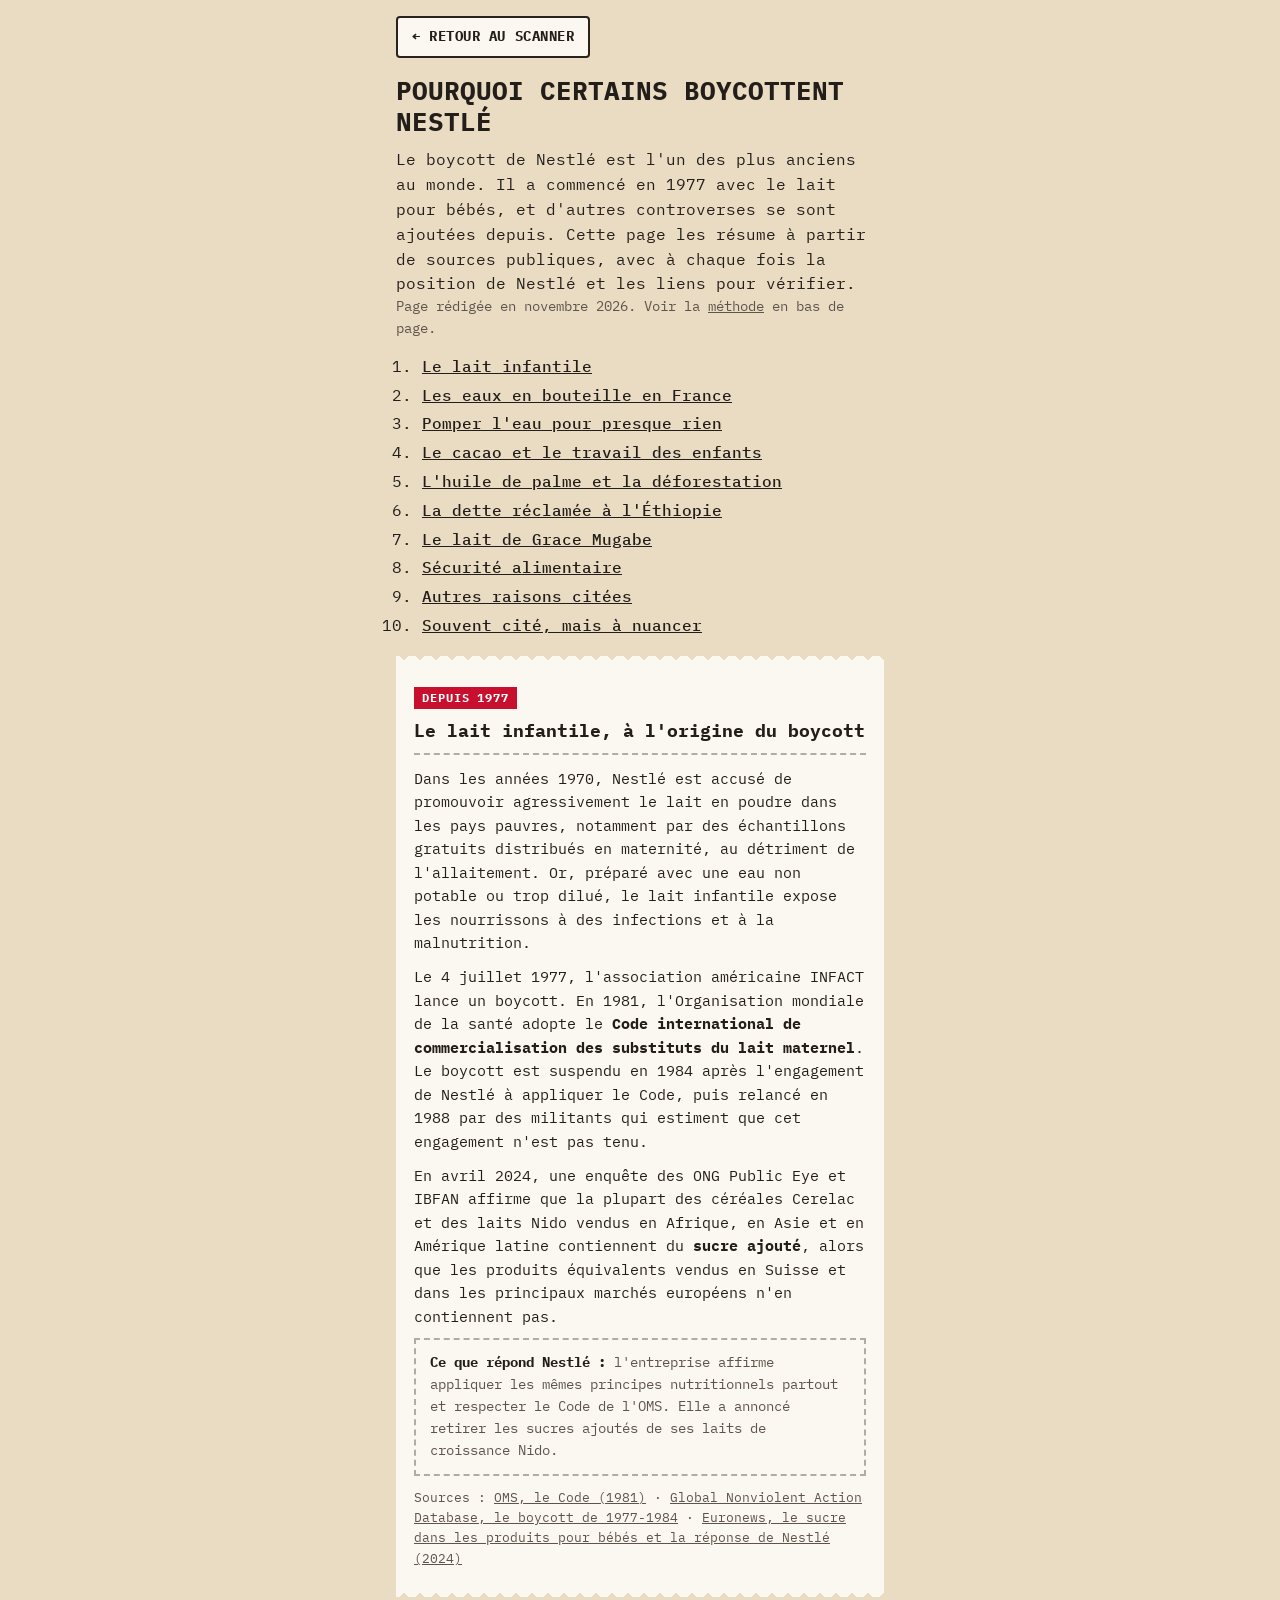
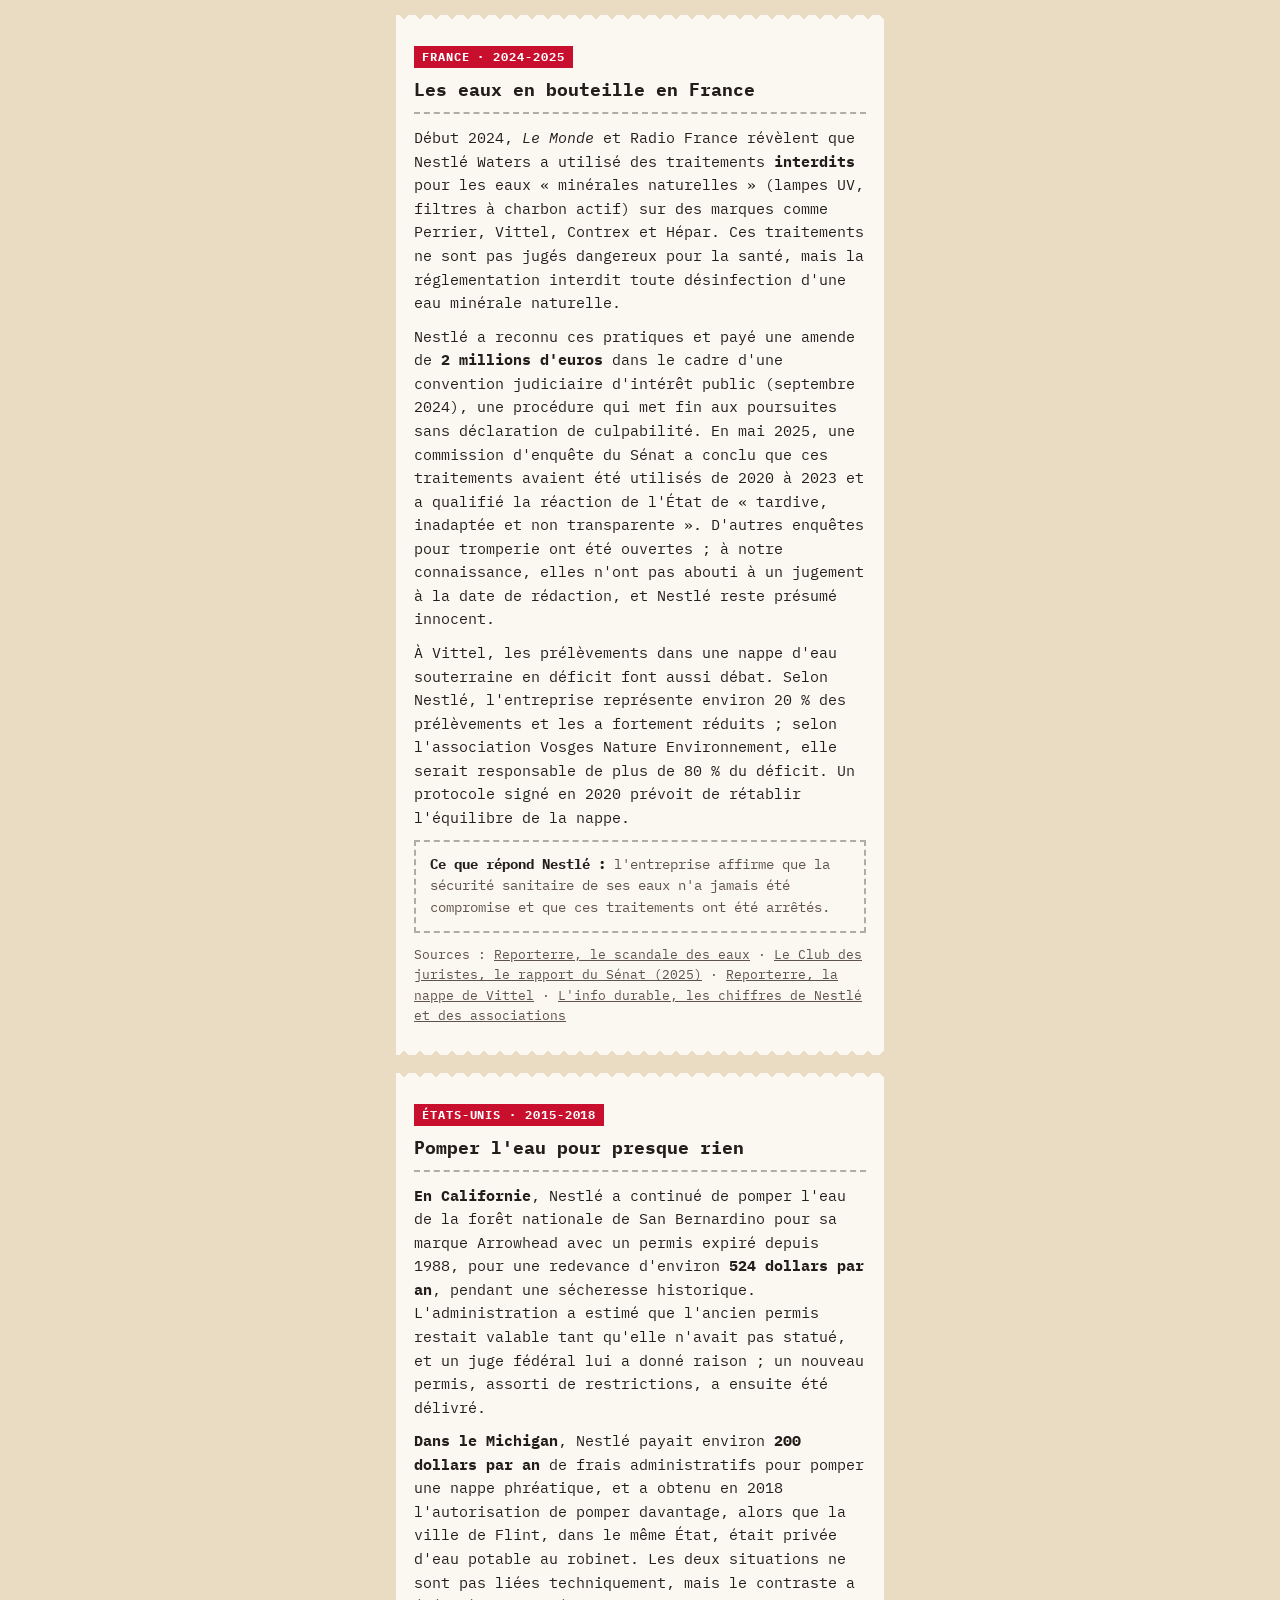
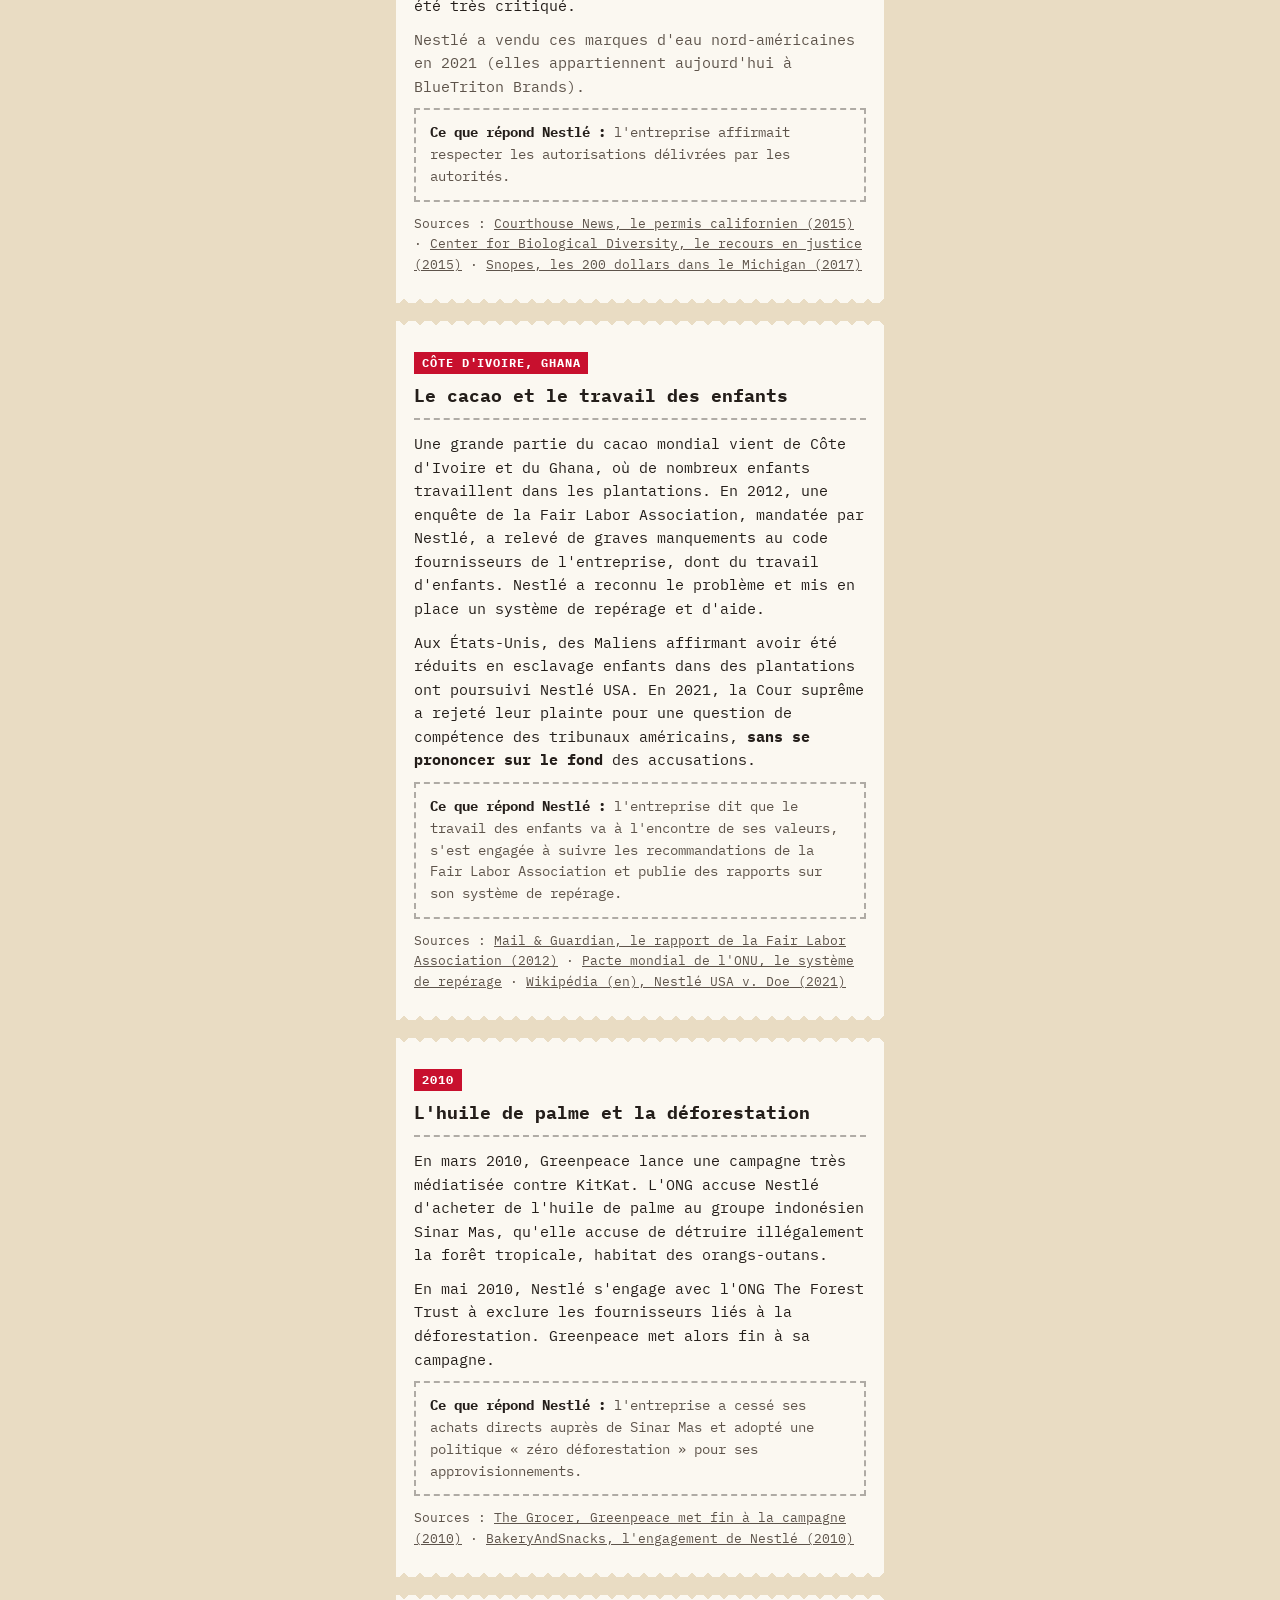
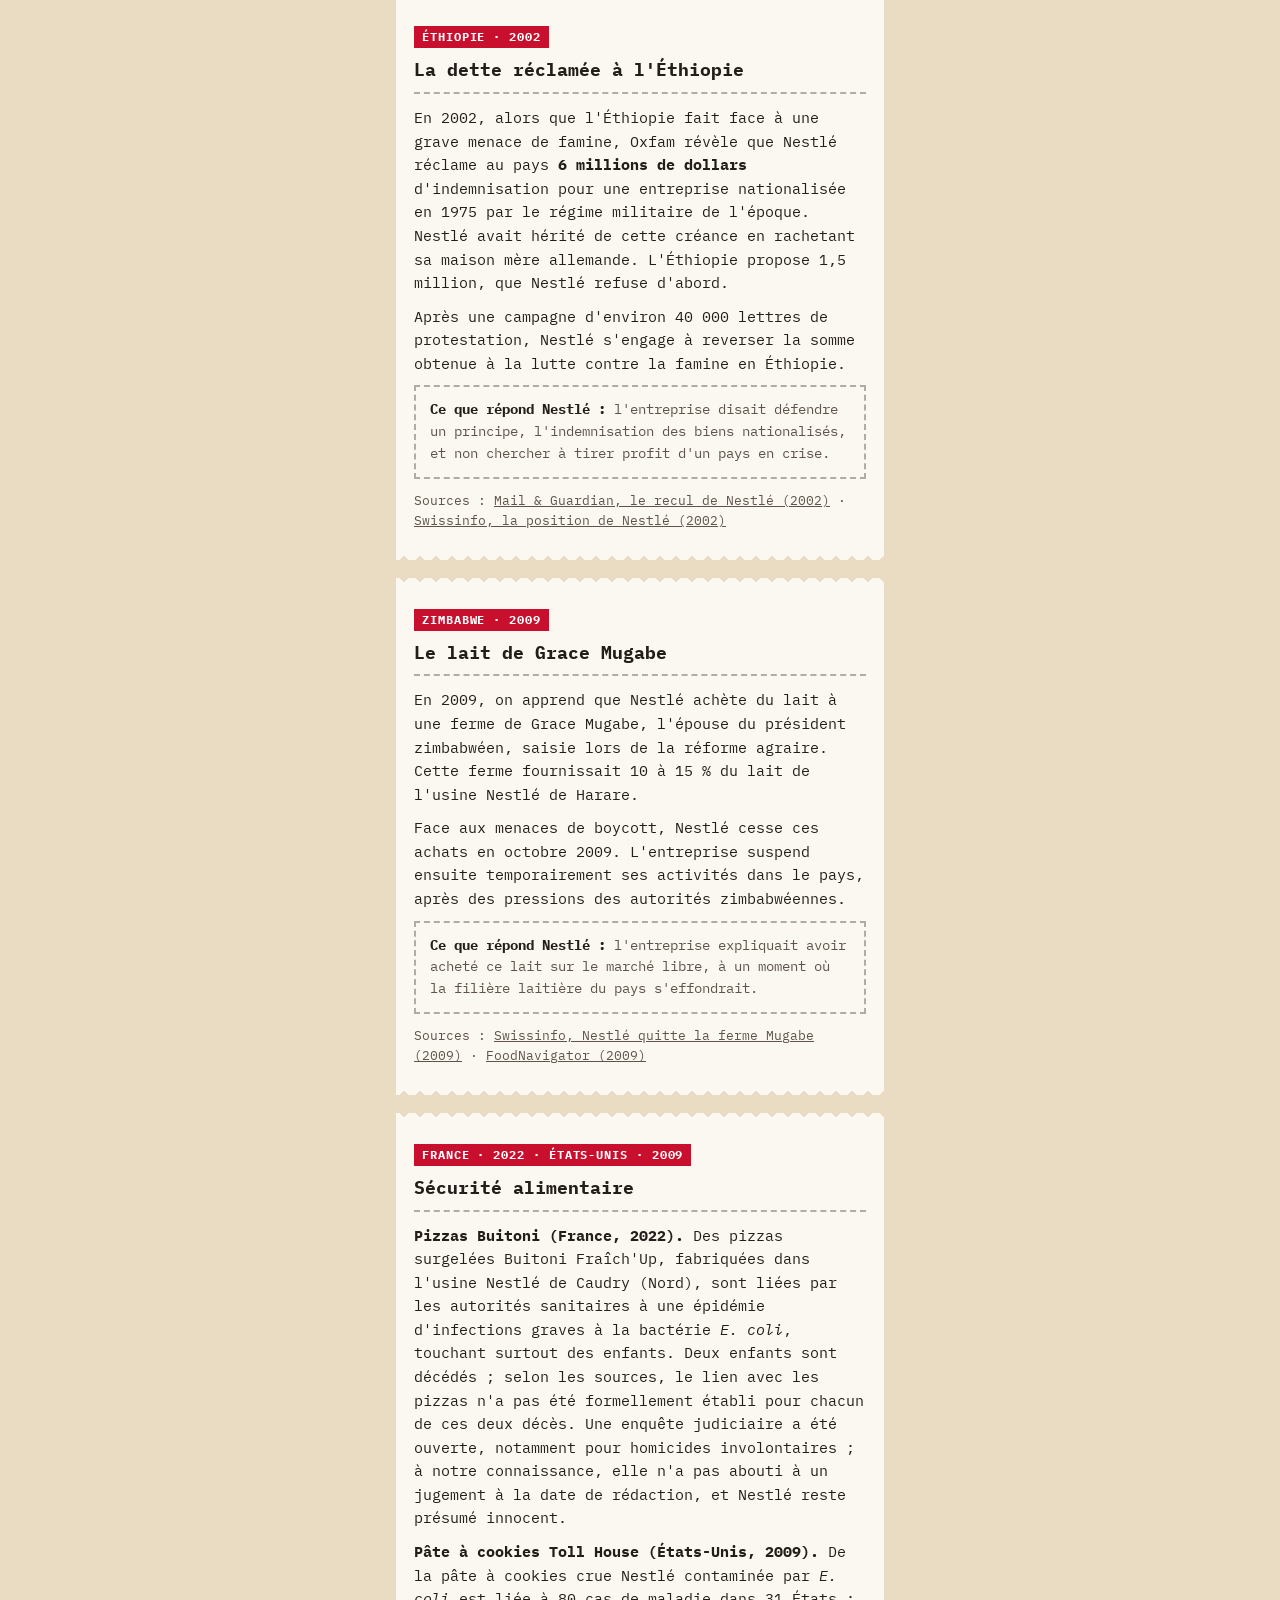
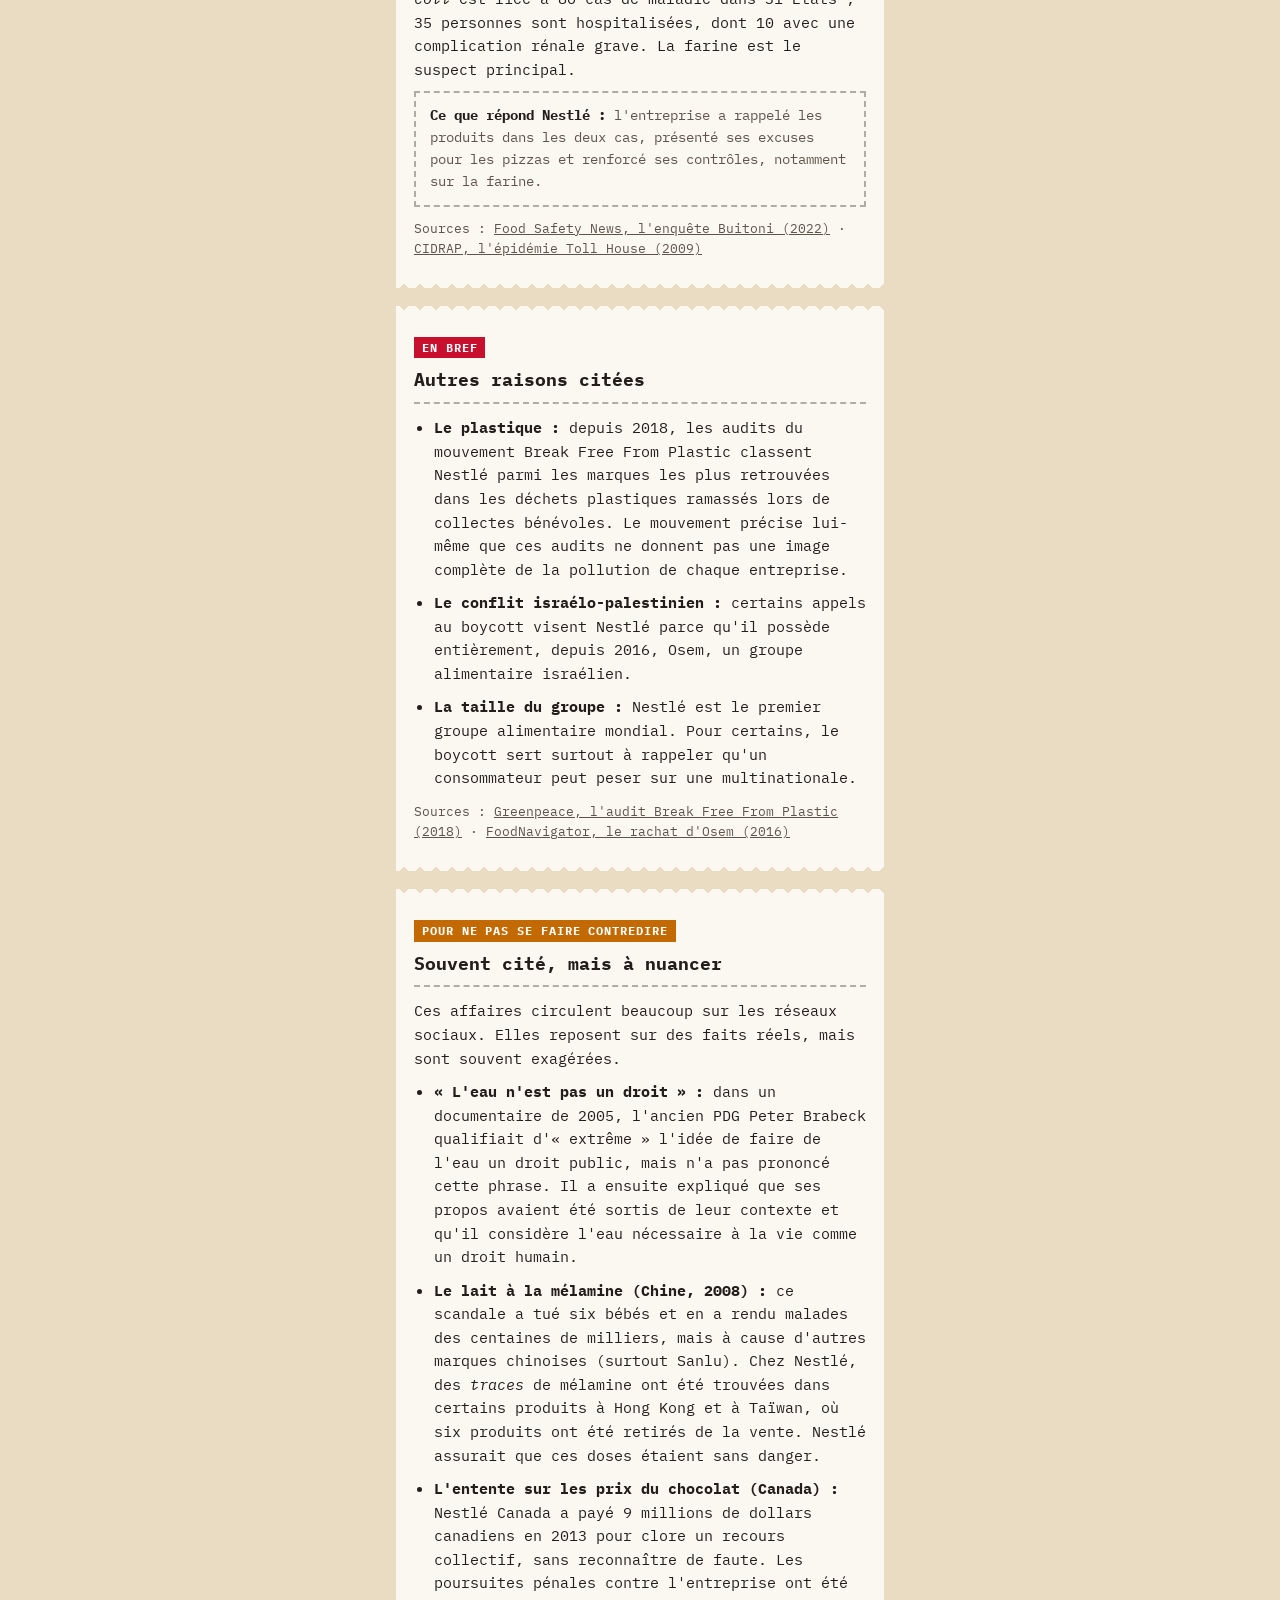
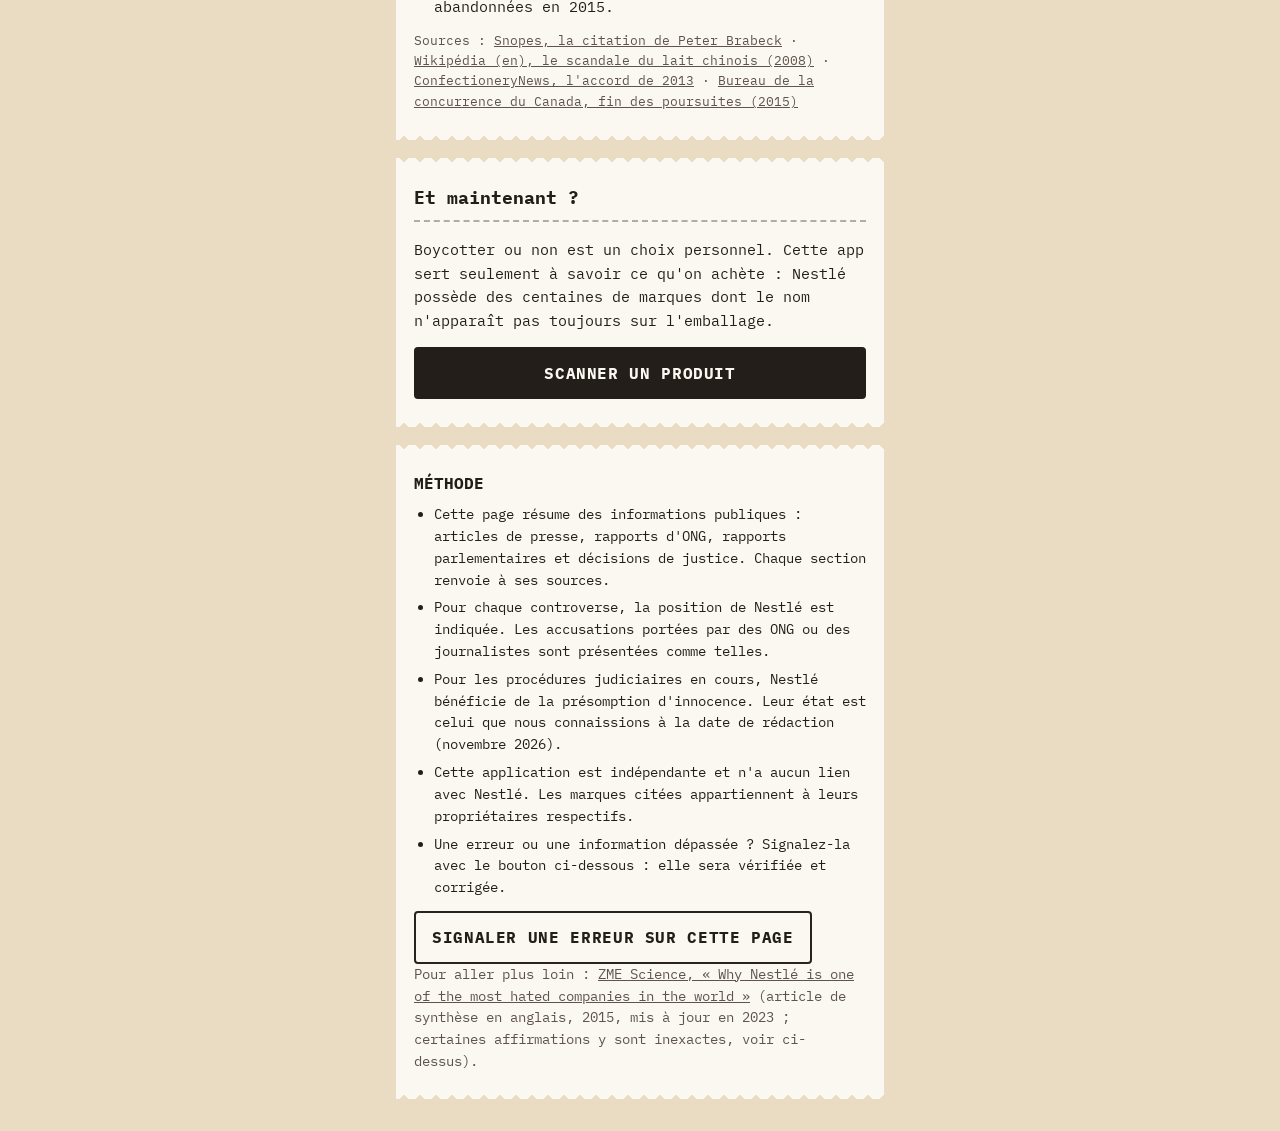
==== pourquoi.html @ 05eb6272 "Add files via upload" ====
<!doctype html>
<html lang="fr">
<head>
  <meta charset="utf-8">
  <meta name="viewport" content="width=device-width, initial-scale=1, viewport-fit=cover">
  <title>Pourquoi certains boycottent Nestlé · Le fameux N</title>
  <meta name="description" content="Les controverses à l'origine du boycott de Nestlé, avec la réponse de l'entreprise et les sources.">
  <meta name="theme-color" content="#e9dcc3" media="(prefers-color-scheme: light)">
  <meta name="theme-color" content="#171411" media="(prefers-color-scheme: dark)">
  <link rel="manifest" href="./manifest.webmanifest">
  <link rel="icon" href="./icons/icon-192.png" type="image/png">
  <link rel="apple-touch-icon" href="./icons/apple-touch-icon.png">
  <meta name="apple-mobile-web-app-capable" content="yes">
  <meta name="apple-mobile-web-app-status-bar-style" content="black-translucent">
  <link rel="preconnect" href="https://fonts.googleapis.com">
  <link rel="preconnect" href="https://fonts.gstatic.com" crossorigin>
  <link rel="stylesheet" href="https://fonts.googleapis.com/css2?family=IBM+Plex+Mono:wght@400;500;700&display=swap">
  <link rel="stylesheet" href="./style.css">
</head>
<body>
  <main class="app page">
    <nav class="back"><a href="./" class="btn btn-ghost btn-small">← Retour au scanner</a></nav>

    <header class="page-head">
      <h1>Pourquoi certains boycottent Nestlé</h1>
      <p class="lead">Le boycott de Nestlé est l'un des plus anciens au monde. Il a commencé en 1977 avec le lait pour bébés, et d'autres controverses se sont ajoutées depuis. Cette page les résume à partir de sources publiques, avec à chaque fois la position de Nestlé et les liens pour vérifier.</p>
      <p class="note">Page rédigée en novembre 2026. Voir la <a href="#methode">méthode</a> en bas de page.</p>
      <ol class="toc">
        <li><a href="#lait">Le lait infantile</a></li>
        <li><a href="#eaux">Les eaux en bouteille en France</a></li>
        <li><a href="#pompage">Pomper l'eau pour presque rien</a></li>
        <li><a href="#cacao">Le cacao et le travail des enfants</a></li>
        <li><a href="#foret">L'huile de palme et la déforestation</a></li>
        <li><a href="#ethiopie">La dette réclamée à l'Éthiopie</a></li>
        <li><a href="#zimbabwe">Le lait de Grace Mugabe</a></li>
        <li><a href="#securite">Sécurité alimentaire</a></li>
        <li><a href="#autres">Autres raisons citées</a></li>
        <li><a href="#nuancer">Souvent cité, mais à nuancer</a></li>
      </ol>
    </header>

    <article id="lait" class="topic">
      <p class="topic-tag">Depuis 1977</p>
      <h2>Le lait infantile, à l'origine du boycott</h2>
      <p>Dans les années 1970, Nestlé est accusé de promouvoir agressivement le lait en poudre dans les pays pauvres, notamment par des échantillons gratuits distribués en maternité, au détriment de l'allaitement. Or, préparé avec une eau non potable ou trop dilué, le lait infantile expose les nourrissons à des infections et à la malnutrition.</p>
      <p>Le 4 juillet 1977, l'association américaine INFACT lance un boycott. En 1981, l'Organisation mondiale de la santé adopte le <strong>Code international de commercialisation des substituts du lait maternel</strong>. Le boycott est suspendu en 1984 après l'engagement de Nestlé à appliquer le Code, puis relancé en 1988 par des militants qui estiment que cet engagement n'est pas tenu.</p>
      <p>En avril 2024, une enquête des ONG Public Eye et IBFAN affirme que la plupart des céréales Cerelac et des laits Nido vendus en Afrique, en Asie et en Amérique latine contiennent du <strong>sucre ajouté</strong>, alors que les produits équivalents vendus en Suisse et dans les principaux marchés européens n'en contiennent pas.</p>
      <div class="reply"><strong>Ce que répond Nestlé :</strong> l'entreprise affirme appliquer les mêmes principes nutritionnels partout et respecter le Code de l'OMS. Elle a annoncé retirer les sucres ajoutés de ses laits de croissance Nido.</div>
      <p class="cite">Sources :
        <a href="https://www.who.int/publications/i/item/9241541601" target="_blank" rel="noopener">OMS, le Code (1981)</a> ·
        <a href="https://nvdatabase.swarthmore.edu/content/international-groups-boycott-nestle-products-end-indiscriminate-advertising-1977-1984" target="_blank" rel="noopener">Global Nonviolent Action Database, le boycott de 1977-1984</a> ·
        <a href="https://www.euronews.com/2024/04/19/what-is-the-sugar-scandal-hitting-nestle-and-what-happens-now" target="_blank" rel="noopener">Euronews, le sucre dans les produits pour bébés et la réponse de Nestlé (2024)</a>
      </p>
    </article>

    <article id="eaux" class="topic">
      <p class="topic-tag">France · 2024-2025</p>
      <h2>Les eaux en bouteille en France</h2>
      <p>Début 2024, <em>Le Monde</em> et Radio France révèlent que Nestlé Waters a utilisé des traitements <strong>interdits</strong> pour les eaux « minérales naturelles » (lampes UV, filtres à charbon actif) sur des marques comme Perrier, Vittel, Contrex et Hépar. Ces traitements ne sont pas jugés dangereux pour la santé, mais la réglementation interdit toute désinfection d'une eau minérale naturelle.</p>
      <p>Nestlé a reconnu ces pratiques et payé une amende de <strong>2 millions d'euros</strong> dans le cadre d'une convention judiciaire d'intérêt public (septembre 2024), une procédure qui met fin aux poursuites sans déclaration de culpabilité. En mai 2025, une commission d'enquête du Sénat a conclu que ces traitements avaient été utilisés de 2020 à 2023 et a qualifié la réaction de l'État de « tardive, inadaptée et non transparente ». D'autres enquêtes pour tromperie ont été ouvertes ; à notre connaissance, elles n'ont pas abouti à un jugement à la date de rédaction, et Nestlé reste présumé innocent.</p>
      <p>À Vittel, les prélèvements dans une nappe d'eau souterraine en déficit font aussi débat. Selon Nestlé, l'entreprise représente environ 20 % des prélèvements et les a fortement réduits ; selon l'association Vosges Nature Environnement, elle serait responsable de plus de 80 % du déficit. Un protocole signé en 2020 prévoit de rétablir l'équilibre de la nappe.</p>
      <div class="reply"><strong>Ce que répond Nestlé :</strong> l'entreprise affirme que la sécurité sanitaire de ses eaux n'a jamais été compromise et que ces traitements ont été arrêtés.</div>
      <p class="cite">Sources :
        <a href="https://reporterre.net/Tout-comprendre-au-scandale-des-eaux-contaminees-de-Nestle" target="_blank" rel="noopener">Reporterre, le scandale des eaux</a> ·
        <a href="https://www.leclubdesjuristes.com/en-bref/scandale-des-eaux-en-bouteille-la-commission-denquete-senatoriale-rend-son-rapport-10711/" target="_blank" rel="noopener">Le Club des juristes, le rapport du Sénat (2025)</a> ·
        <a href="https://reporterre.net/A-Vittel-il-n-y-a-plus-assez-d-eau-pour-la-mettre-en-bouteilles" target="_blank" rel="noopener">Reporterre, la nappe de Vittel</a> ·
        <a href="https://www.linfodurable.fr/bataille-de-leau-vittel-entre-des-habitants-et-nestle-5071" target="_blank" rel="noopener">L'info durable, les chiffres de Nestlé et des associations</a>
      </p>
    </article>

    <article id="pompage" class="topic">
      <p class="topic-tag">États-Unis · 2015-2018</p>
      <h2>Pomper l'eau pour presque rien</h2>
      <p><strong>En Californie</strong>, Nestlé a continué de pomper l'eau de la forêt nationale de San Bernardino pour sa marque Arrowhead avec un permis expiré depuis 1988, pour une redevance d'environ <strong>524 dollars par an</strong>, pendant une sécheresse historique. L'administration a estimé que l'ancien permis restait valable tant qu'elle n'avait pas statué, et un juge fédéral lui a donné raison ; un nouveau permis, assorti de restrictions, a ensuite été délivré.</p>
      <p><strong>Dans le Michigan</strong>, Nestlé payait environ <strong>200 dollars par an</strong> de frais administratifs pour pomper une nappe phréatique, et a obtenu en 2018 l'autorisation de pomper davantage, alors que la ville de Flint, dans le même État, était privée d'eau potable au robinet. Les deux situations ne sont pas liées techniquement, mais le contraste a été très critiqué.</p>
      <p class="note">Nestlé a vendu ces marques d'eau nord-américaines en 2021 (elles appartiennent aujourd'hui à BlueTriton Brands).</p>
      <div class="reply"><strong>Ce que répond Nestlé :</strong> l'entreprise affirmait respecter les autorisations délivrées par les autorités.</div>
      <p class="cite">Sources :
        <a href="https://www.courthousenews.com/outrage-over-usa-subsidizing-nestles-water/" target="_blank" rel="noopener">Courthouse News, le permis californien (2015)</a> ·
        <a href="https://biologicaldiversity.org/news/press_releases/2015/nestle-11-30-2015.html" target="_blank" rel="noopener">Center for Biological Diversity, le recours en justice (2015)</a> ·
        <a href="https://www.snopes.com/michigan-is-about-to-sell-100-million-gallons-of-groundwater-to-nestle-for-200/" target="_blank" rel="noopener">Snopes, les 200 dollars dans le Michigan (2017)</a>
      </p>
    </article>

    <article id="cacao" class="topic">
      <p class="topic-tag">Côte d'Ivoire, Ghana</p>
      <h2>Le cacao et le travail des enfants</h2>
      <p>Une grande partie du cacao mondial vient de Côte d'Ivoire et du Ghana, où de nombreux enfants travaillent dans les plantations. En 2012, une enquête de la Fair Labor Association, mandatée par Nestlé, a relevé de graves manquements au code fournisseurs de l'entreprise, dont du travail d'enfants. Nestlé a reconnu le problème et mis en place un système de repérage et d'aide.</p>
      <p>Aux États-Unis, des Maliens affirmant avoir été réduits en esclavage enfants dans des plantations ont poursuivi Nestlé USA. En 2021, la Cour suprême a rejeté leur plainte pour une question de compétence des tribunaux américains, <strong>sans se prononcer sur le fond</strong> des accusations.</p>
      <div class="reply"><strong>Ce que répond Nestlé :</strong> l'entreprise dit que le travail des enfants va à l'encontre de ses valeurs, s'est engagée à suivre les recommandations de la Fair Labor Association et publie des rapports sur son système de repérage.</div>
      <p class="cite">Sources :
        <a href="https://mg.co.za/article/2012-07-02-nestle-promises-to-intensify-fight-against-child-labour" target="_blank" rel="noopener">Mail &amp; Guardian, le rapport de la Fair Labor Association (2012)</a> ·
        <a href="https://bhr-navigator.unglobalcompact.org/case_studies/remediating-child-labour-in-cocoa-supply-chains/" target="_blank" rel="noopener">Pacte mondial de l'ONU, le système de repérage</a> ·
        <a href="https://en.wikipedia.org/wiki/Nestl%C3%A9_USA,_Inc._v._Doe" target="_blank" rel="noopener">Wikipédia (en), Nestlé USA v. Doe (2021)</a>
      </p>
    </article>

    <article id="foret" class="topic">
      <p class="topic-tag">2010</p>
      <h2>L'huile de palme et la déforestation</h2>
      <p>En mars 2010, Greenpeace lance une campagne très médiatisée contre KitKat. L'ONG accuse Nestlé d'acheter de l'huile de palme au groupe indonésien Sinar Mas, qu'elle accuse de détruire illégalement la forêt tropicale, habitat des orangs-outans.</p>
      <p>En mai 2010, Nestlé s'engage avec l'ONG The Forest Trust à exclure les fournisseurs liés à la déforestation. Greenpeace met alors fin à sa campagne.</p>
      <div class="reply"><strong>Ce que répond Nestlé :</strong> l'entreprise a cessé ses achats directs auprès de Sinar Mas et adopté une politique « zéro déforestation » pour ses approvisionnements.</div>
      <p class="cite">Sources :
        <a href="https://www.thegrocer.co.uk/suppliers/greenpeace-calls-off-its-attack-on-nestle/209592.article" target="_blank" rel="noopener">The Grocer, Greenpeace met fin à la campagne (2010)</a> ·
        <a href="https://www.bakeryandsnacks.com/Article/2010/05/17/Nestle-makes-fresh-commitment-on-sustainable-palm-oil/" target="_blank" rel="noopener">BakeryAndSnacks, l'engagement de Nestlé (2010)</a>
      </p>
    </article>

    <article id="ethiopie" class="topic">
      <p class="topic-tag">Éthiopie · 2002</p>
      <h2>La dette réclamée à l'Éthiopie</h2>
      <p>En 2002, alors que l'Éthiopie fait face à une grave menace de famine, Oxfam révèle que Nestlé réclame au pays <strong>6 millions de dollars</strong> d'indemnisation pour une entreprise nationalisée en 1975 par le régime militaire de l'époque. Nestlé avait hérité de cette créance en rachetant sa maison mère allemande. L'Éthiopie propose 1,5 million, que Nestlé refuse d'abord.</p>
      <p>Après une campagne d'environ 40 000 lettres de protestation, Nestlé s'engage à reverser la somme obtenue à la lutte contre la famine en Éthiopie.</p>
      <div class="reply"><strong>Ce que répond Nestlé :</strong> l'entreprise disait défendre un principe, l'indemnisation des biens nationalisés, et non chercher à tirer profit d'un pays en crise.</div>
      <p class="cite">Sources :
        <a href="https://mg.co.za/news/south-africa/2002-12-20-retreat-by-nestle-on-ethiopia-s-6m-debt/" target="_blank" rel="noopener">Mail &amp; Guardian, le recul de Nestlé (2002)</a> ·
        <a href="https://www.swissinfo.ch/eng/banking-fintech/nestl%C3%A9-holds-firm-on-ethiopia-claim/3084088" target="_blank" rel="noopener">Swissinfo, la position de Nestlé (2002)</a>
      </p>
    </article>

    <article id="zimbabwe" class="topic">
      <p class="topic-tag">Zimbabwe · 2009</p>
      <h2>Le lait de Grace Mugabe</h2>
      <p>En 2009, on apprend que Nestlé achète du lait à une ferme de Grace Mugabe, l'épouse du président zimbabwéen, saisie lors de la réforme agraire. Cette ferme fournissait 10 à 15 % du lait de l'usine Nestlé de Harare.</p>
      <p>Face aux menaces de boycott, Nestlé cesse ces achats en octobre 2009. L'entreprise suspend ensuite temporairement ses activités dans le pays, après des pressions des autorités zimbabwéennes.</p>
      <div class="reply"><strong>Ce que répond Nestlé :</strong> l'entreprise expliquait avoir acheté ce lait sur le marché libre, à un moment où la filière laitière du pays s'effondrait.</div>
      <p class="cite">Sources :
        <a href="https://www.swissinfo.ch/eng/business/nestl%C3%A9-quits-mugabe-farm-amid-boycott-threat/67658" target="_blank" rel="noopener">Swissinfo, Nestlé quitte la ferme Mugabe (2009)</a> ·
        <a href="https://www.foodnavigator.com/Article/2009/10/02/Nestle-stops-sourcing-milk-from-Mugabe-farm/" target="_blank" rel="noopener">FoodNavigator (2009)</a>
      </p>
    </article>

    <article id="securite" class="topic">
      <p class="topic-tag">France · 2022 · États-Unis · 2009</p>
      <h2>Sécurité alimentaire</h2>
      <p><strong>Pizzas Buitoni (France, 2022).</strong> Des pizzas surgelées Buitoni Fraîch'Up, fabriquées dans l'usine Nestlé de Caudry (Nord), sont liées par les autorités sanitaires à une épidémie d'infections graves à la bactérie <em>E. coli</em>, touchant surtout des enfants. Deux enfants sont décédés ; selon les sources, le lien avec les pizzas n'a pas été formellement établi pour chacun de ces deux décès. Une enquête judiciaire a été ouverte, notamment pour homicides involontaires ; à notre connaissance, elle n'a pas abouti à un jugement à la date de rédaction, et Nestlé reste présumé innocent.</p>
      <p><strong>Pâte à cookies Toll House (États-Unis, 2009).</strong> De la pâte à cookies crue Nestlé contaminée par <em>E. coli</em> est liée à 80 cas de maladie dans 31 États ; 35 personnes sont hospitalisées, dont 10 avec une complication rénale grave. La farine est le suspect principal.</p>
      <div class="reply"><strong>Ce que répond Nestlé :</strong> l'entreprise a rappelé les produits dans les deux cas, présenté ses excuses pour les pizzas et renforcé ses contrôles, notamment sur la farine.</div>
      <p class="cite">Sources :
        <a href="https://www.foodsafetynews.com/2022/05/prosecutors-open-criminal-inquiry-into-french-e-coli-outbreak-linked-to-nestle-pizza" target="_blank" rel="noopener">Food Safety News, l'enquête Buitoni (2022)</a> ·
        <a href="https://www.cidrap.umn.edu/foodborne-disease/cases-cookie-dough-e-coli-outbreak-grow-70" target="_blank" rel="noopener">CIDRAP, l'épidémie Toll House (2009)</a>
      </p>
    </article>

    <article id="autres" class="topic">
      <p class="topic-tag">En bref</p>
      <h2>Autres raisons citées</h2>
      <ul>
        <li><strong>Le plastique :</strong> depuis 2018, les audits du mouvement Break Free From Plastic classent Nestlé parmi les marques les plus retrouvées dans les déchets plastiques ramassés lors de collectes bénévoles. Le mouvement précise lui-même que ces audits ne donnent pas une image complète de la pollution de chaque entreprise.</li>
        <li><strong>Le conflit israélo-palestinien :</strong> certains appels au boycott visent Nestlé parce qu'il possède entièrement, depuis 2016, Osem, un groupe alimentaire israélien.</li>
        <li><strong>La taille du groupe :</strong> Nestlé est le premier groupe alimentaire mondial. Pour certains, le boycott sert surtout à rappeler qu'un consommateur peut peser sur une multinationale.</li>
      </ul>
      <p class="cite">Sources :
        <a href="https://www.greenpeace.org/southeastasia/press/584/coca-cola-pepsico-and-nestle-found-to-be-worst-plastic-polluters-worldwide-in-global-cleanups-and-brand-audits/" target="_blank" rel="noopener">Greenpeace, l'audit Break Free From Plastic (2018)</a> ·
        <a href="https://www.foodnavigator.com/Article/2016/02/04/Nestle-buys-out-Israeli-food-manufacturer-Osem-for-752m" target="_blank" rel="noopener">FoodNavigator, le rachat d'Osem (2016)</a>
      </p>
    </article>

    <article id="nuancer" class="topic topic-check">
      <p class="topic-tag">Pour ne pas se faire contredire</p>
      <h2>Souvent cité, mais à nuancer</h2>
      <p>Ces affaires circulent beaucoup sur les réseaux sociaux. Elles reposent sur des faits réels, mais sont souvent exagérées.</p>
      <ul>
        <li><strong>« L'eau n'est pas un droit » :</strong> dans un documentaire de 2005, l'ancien PDG Peter Brabeck qualifiait d'« extrême » l'idée de faire de l'eau un droit public, mais n'a pas prononcé cette phrase. Il a ensuite expliqué que ses propos avaient été sortis de leur contexte et qu'il considère l'eau nécessaire à la vie comme un droit humain.</li>
        <li><strong>Le lait à la mélamine (Chine, 2008) :</strong> ce scandale a tué six bébés et en a rendu malades des centaines de milliers, mais à cause d'autres marques chinoises (surtout Sanlu). Chez Nestlé, des <em>traces</em> de mélamine ont été trouvées dans certains produits à Hong Kong et à Taïwan, où six produits ont été retirés de la vente. Nestlé assurait que ces doses étaient sans danger.</li>
        <li><strong>L'entente sur les prix du chocolat (Canada) :</strong> Nestlé Canada a payé 9 millions de dollars canadiens en 2013 pour clore un recours collectif, sans reconnaître de faute. Les poursuites pénales contre l'entreprise ont été abandonnées en 2015.</li>
      </ul>
      <p class="cite">Sources :
        <a href="https://www.snopes.com/fact-check/Nestle-ceo-water-not-human-right" target="_blank" rel="noopener">Snopes, la citation de Peter Brabeck</a> ·
        <a href="https://en.wikipedia.org/wiki/Timeline_of_the_2008_Chinese_milk_scandal" target="_blank" rel="noopener">Wikipédia (en), le scandale du lait chinois (2008)</a> ·
        <a href="https://www.confectionerynews.com/Article/2013/09/19/Nestle-Mars-pay-price-fixing-class-action-in-Canada/" target="_blank" rel="noopener">ConfectioneryNews, l'accord de 2013</a> ·
        <a href="https://www.bureaudelaconcurrence.gc.ca/eic/site/cb-bc.nsf/eng/04003.html" target="_blank" rel="noopener">Bureau de la concurrence du Canada, fin des poursuites (2015)</a>
      </p>
    </article>

    <section class="topic topic-plain">
      <h2>Et maintenant&nbsp;?</h2>
      <p>Boycotter ou non est un choix personnel. Cette app sert seulement à savoir ce qu'on achète : Nestlé possède des centaines de marques dont le nom n'apparaît pas toujours sur l'emballage.</p>
      <a href="./" class="btn btn-primary">Scanner un produit</a>
    </section>

    <section id="methode" class="sources">
      <h2>Méthode</h2>
      <ul>
        <li>Cette page résume des informations publiques : articles de presse, rapports d'ONG, rapports parlementaires et décisions de justice. Chaque section renvoie à ses sources.</li>
        <li>Pour chaque controverse, la position de Nestlé est indiquée. Les accusations portées par des ONG ou des journalistes sont présentées comme telles.</li>
        <li>Pour les procédures judiciaires en cours, Nestlé bénéficie de la présomption d'innocence. Leur état est celui que nous connaissions à la date de rédaction (novembre 2026).</li>
        <li>Cette application est indépendante et n'a aucun lien avec Nestlé. Les marques citées appartiennent à leurs propriétaires respectifs.</li>
        <li>Une erreur ou une information dépassée ? Signalez-la avec le bouton ci-dessous : elle sera vérifiée et corrigée.</li>
      </ul>
      <a id="report-link" class="btn btn-ghost" href="#" target="_blank" rel="noopener">Signaler une erreur sur cette page</a>
      <p class="note">Pour aller plus loin : <a href="https://www.zmescience.com/feature-post/culture/culture-society/nestle-company-pollution-children/" target="_blank" rel="noopener">ZME Science, « Why Nestlé is one of the most hated companies in the world »</a> (article de synthèse en anglais, 2015, mis à jour en 2023 ; certaines affirmations y sont inexactes, voir ci-dessus).</p>
    </section>
  </main>
  <script src="./config.js"></script>
  <script>
    document.getElementById("report-link").href = window.lienSignalement(
      "Erreur sur la page « Pourquoi certains boycottent Nestlé »",
      "**Section concernée** :\n\n**Ce qui est faux ou dépassé** :\n\n**Source qui le prouve (lien)** :\n"
    );
  </script>
</body>
</html>
---- style.css ----
/* Direction artistique « ticket de caisse » : papier kraft, tickets imprimés, police monospace lisible */
:root {
  --bg: #e9dcc3;           /* kraft */
  --paper: #fbf8f1;        /* ticket */
  --ink: #241e1a;
  --muted: #5e544b;
  --line: #2a221d;
  --dash: rgba(36, 30, 26, .35);
  --accent: #241e1a;
  --accent-ink: #fbf8f1;
  --red: #c8102e;
  --green: #2e7d4f;
  --grey: #6f665e;
  --orange: #c26a00;
  --hl: #2fd18b;           /* surligneur vert des alternatives */
  --hl-ink: #0b3d27;
  --radius: 4px;
  --font: "IBM Plex Mono", ui-monospace, "SFMono-Regular", Menlo, Consolas, monospace;
  color-scheme: light dark;
}

@media (prefers-color-scheme: dark) {
  :root {
    --bg: #171411;
    --paper: #26211c;
    --ink: #f3ebdc;
    --muted: #b8ab9a;
    --line: #f3ebdc;
    --dash: rgba(243, 235, 220, .3);
    --accent: #f3ebdc;
    --accent-ink: #171411;
    --red: #e0384f;
    --green: #3fa76a;
    --grey: #8a8076;
    --orange: #e08a1e;
  }
}

* { box-sizing: border-box; }

html { -webkit-text-size-adjust: 100%; }

body {
  margin: 0;
  background: var(--bg);
  color: var(--ink);
  font: 16px/1.55 var(--font);
  min-height: 100dvh;
}

.app {
  max-width: 520px;
  margin: 0 auto;
  padding: calc(env(safe-area-inset-top) + 20px) 16px calc(env(safe-area-inset-bottom) + 32px);
  display: flex;
  flex-direction: column;
  gap: 18px;
}

a { color: inherit; }

/* Bord dentelé d'un ticket déchiré, en haut et en bas */
.ticket, .verdict, .brands, .topic, .scanner, .foot, .sources {
  position: relative;
  background: var(--paper);
  margin: 8px 0;
}
.ticket::before, .ticket::after,
.verdict::before, .verdict::after,
.brands::before, .brands::after,
.topic::before, .topic::after,
.scanner::before, .scanner::after,
.foot::before, .foot::after,
.sources::before, .sources::after {
  content: "";
  position: absolute;
  left: 0;
  right: 0;
  height: 8px;
  background:
    linear-gradient(135deg, var(--paper) 50%, transparent 50%) 0 0 / 16px 8px repeat-x,
    linear-gradient(225deg, var(--paper) 50%, transparent 50%) 0 0 / 16px 8px repeat-x;
}
.ticket::before, .verdict::before, .brands::before, .topic::before, .scanner::before, .foot::before, .sources::before { top: -8px; transform: scaleY(-1); }
.ticket::after, .verdict::after, .brands::after, .topic::after, .scanner::after, .foot::after, .sources::after { bottom: -8px; }

/* En-tête */
.top { text-align: center; padding-top: 4px; }
.logo {
  margin: 0;
  font-size: 1.35rem;
  font-weight: 700;
  letter-spacing: .12em;
  text-transform: uppercase;
  display: inline-flex;
  align-items: center;
  gap: 12px;
}
.logo::before, .logo::after { content: "—"; font-weight: 400; color: var(--muted); }
.logo-n {
  display: inline-grid;
  place-items: center;
  width: 34px;
  height: 34px;
  background: var(--accent);
  color: var(--accent-ink);
  font-size: 1.3rem;
  line-height: 1;
}
.tagline { margin: 6px 0 0; color: var(--muted); font-size: .95rem; }

/* Boutons */
.btn {
  appearance: none;
  border: 2px solid var(--line);
  border-radius: var(--radius);
  background: transparent;
  color: var(--ink);
  font: inherit;
  font-weight: 700;
  text-transform: uppercase;
  letter-spacing: .04em;
  cursor: pointer;
  display: inline-flex;
  align-items: center;
  justify-content: center;
  gap: 10px;
  padding: 12px 16px;
  min-height: 52px;
  text-decoration: none;
  -webkit-tap-highlight-color: transparent;
  transition: transform .08s ease, opacity .15s;
}
.btn:active { transform: scale(.97); }
.btn svg { width: 22px; height: 22px; fill: none; stroke: currentColor; stroke-width: 2; stroke-linecap: round; stroke-linejoin: round; flex: none; }
.btn-primary { background: var(--accent); color: var(--accent-ink); border-color: var(--accent); }
.btn-ghost { background: var(--paper); }
.btn-small { min-height: 42px; padding: 8px 14px; font-size: .85rem; }

.actions { display: grid; gap: 10px; }
.actions .btn-primary { min-height: 68px; font-size: 1.05rem; }

/* Scanner */
.scanner { padding: 14px; display: grid; gap: 10px; justify-items: center; }
.scanner[hidden] { display: none; }
#reader { width: 100%; overflow: hidden; background: #000; min-height: 220px; }
#reader video { width: 100% !important; display: block; object-fit: cover; }
.scanner-hint { margin: 0; color: var(--muted); font-size: .9rem; }

/* Recherche */
.search { display: grid; gap: 8px; }
.search-label { font-weight: 500; font-size: .9rem; color: var(--muted); }
.search-row { display: flex; gap: 8px; }
.search input {
  flex: 1;
  min-width: 0;
  font: inherit;
  font-size: 1rem;
  padding: 12px 14px;
  border-radius: var(--radius);
  border: 2px solid var(--line);
  background: var(--paper);
  color: var(--ink);
}
.search input::placeholder { color: var(--muted); opacity: .8; }
.search input:focus { outline: 3px solid var(--hl); outline-offset: 1px; }
.btn-go { width: 56px; padding: 0; flex: none; }

/* Résultat : un ticket imprimé */
.result:empty { display: none; }
.verdict { animation: print .35s ease-out; }
@keyframes print { from { transform: translateY(-14px); opacity: 0; } to { transform: none; opacity: 1; } }

.verdict-head {
  margin: 16px 16px 0;
  padding: 20px 14px 18px;
  text-align: center;
  color: #fff;
  border: 3px double rgba(255, 255, 255, .55);
  outline: 3px solid var(--paper);
  outline-offset: -6px;
}
.verdict--nestle .verdict-head { background: var(--red); }
.verdict--clean .verdict-head { background: var(--green); }
.verdict--maybe .verdict-head { background: var(--orange); }
.verdict--unknown .verdict-head { background: var(--grey); }
.verdict--loading .verdict-head { background: transparent; color: var(--ink); border: 2px dashed var(--dash); outline: 0; }

.verdict-icon {
  width: 56px;
  height: 56px;
  margin: 0 auto 6px;
  display: block;
  fill: none;
  stroke: currentColor;
  stroke-width: 2.4;
  stroke-linecap: round;
  stroke-linejoin: round;
}
.verdict-title { margin: 0; font-size: 1.75rem; font-weight: 700; line-height: 1.15; text-transform: uppercase; letter-spacing: .02em; }
.verdict-sub { margin: 8px 0 0; font-size: .95rem; }

.verdict-body { padding: 16px 16px 20px; display: grid; gap: 14px; }
/* Code-barres décoratif en pied de ticket */
.verdict-body::after {
  content: "";
  display: block;
  height: 34px;
  margin-top: 4px;
  opacity: .8;
  background: repeating-linear-gradient(90deg,
    var(--ink) 0 2px, transparent 2px 4px, var(--ink) 4px 5px, transparent 5px 8px,
    var(--ink) 8px 11px, transparent 11px 13px, var(--ink) 13px 14px, transparent 14px 17px);
}

.product { display: flex; gap: 14px; align-items: center; padding-bottom: 14px; border-bottom: 2px dashed var(--dash); }
.product img { width: 64px; height: 64px; object-fit: contain; background: #fff; flex: none; }
.product-name { margin: 0; font-weight: 700; font-size: 1.05rem; }
.product-brand { margin: 2px 0 0; color: var(--muted); font-size: .9rem; }
.match { margin: 0; font-size: .95rem; }
.match strong { font-size: 1.05rem; }
.note { margin: 0; font-size: .88rem; color: var(--muted); }

/* Alternatives surlignées en vert */
.alts { display: grid; gap: 10px; padding-top: 14px; border-top: 2px dashed var(--dash); counter-reset: alt; }
.alts-title { margin: 0; font-weight: 700; font-size: .9rem; text-transform: uppercase; letter-spacing: .06em; }
.alts-list { list-style: none; margin: 0; padding: 0; display: grid; gap: 8px; }
.alts-list li {
  counter-increment: alt;
  display: flex;
  align-items: center;
  gap: 10px;
  justify-self: start;
  padding: 8px 14px 8px 8px;
  border-radius: 999px;
  background: var(--hl);
  color: var(--hl-ink);
  font-weight: 700;
  font-size: 1rem;
  line-height: 1.3;
}
.alts-list li::before {
  content: counter(alt, decimal-leading-zero);
  flex: none;
  display: grid;
  place-items: center;
  width: 28px;
  height: 28px;
  border-radius: 50%;
  background: var(--hl-ink);
  color: var(--hl);
  font-size: .8rem;
}

.verdict-links { display: flex; flex-wrap: wrap; gap: 8px; }
.verdict-links a, .verdict-links button {
  font: inherit;
  font-size: .85rem;
  font-weight: 500;
  color: var(--ink);
  background: transparent;
  border: 2px solid var(--line);
  border-radius: var(--radius);
  padding: 7px 12px;
  text-decoration: none;
  cursor: pointer;
}
.suggest { display: flex; flex-wrap: wrap; gap: 6px; }

.spinner {
  width: 36px; height: 36px; margin: 0 auto 10px;
  border: 4px solid currentColor; border-right-color: transparent; border-radius: 50%;
  animation: spin .8s linear infinite;
}
@keyframes spin { to { transform: rotate(360deg); } }

/* Liste des marques */
.brands { padding: 6px 16px; }
.brands summary { cursor: pointer; font-weight: 700; padding: 12px 0; }
.brands[open] { padding-bottom: 18px; }
#brand-filter {
  width: 100%;
  font: inherit;
  padding: 10px 12px;
  border-radius: var(--radius);
  border: 2px solid var(--line);
  background: var(--paper);
  color: var(--ink);
  margin-bottom: 8px;
}
.brand-group h3 { font-size: .8rem; text-transform: uppercase; letter-spacing: .08em; color: var(--muted); margin: 16px 0 6px; padding-bottom: 4px; border-bottom: 2px dashed var(--dash); }
.chips { display: flex; flex-wrap: wrap; gap: 6px; }
.chip {
  font: inherit;
  font-size: .88rem;
  border: 1.5px solid var(--dash);
  background: transparent;
  color: var(--ink);
  border-radius: var(--radius);
  padding: 5px 10px;
  cursor: pointer;
}
.suggest .chip { background: var(--hl); color: var(--hl-ink); border-color: transparent; font-weight: 700; border-radius: 999px; }
.chip[data-note]::after { content: " *"; color: var(--red); }

/* Lien vers la page « Pourquoi » */
.why-link {
  display: flex;
  align-items: center;
  gap: 12px;
  padding: 14px 16px;
  border: 2px solid var(--line);
  border-radius: var(--radius);
  background: var(--paper);
  color: var(--ink);
  text-decoration: none;
  font-weight: 700;
}
.why-link span { flex: 1; }
.why-link small { display: block; font-weight: 400; color: var(--muted); font-size: .85rem; }
.why-link::after { content: "→"; font-size: 1.3rem; }

/* Page « Pourquoi certains boycottent Nestlé » */
.back { margin-top: -4px; }
.page-head h1 { margin: 0 0 10px; font-size: 1.6rem; font-weight: 700; line-height: 1.2; text-transform: uppercase; }
.lead { margin: 0; font-size: 1rem; }
.toc { margin: 14px 0 0; padding-left: 26px; display: grid; gap: 4px; }
.toc a { color: var(--ink); font-weight: 500; }
.page-head .note a { color: inherit; }

.topic { padding: 20px 18px; scroll-margin-top: 16px; }
.topic-plain { display: grid; gap: 4px; }
.topic h2 { margin: 0 0 12px; font-size: 1.15rem; line-height: 1.3; padding-bottom: 10px; border-bottom: 2px dashed var(--dash); }
.topic p, .topic li { margin: 0 0 10px; font-size: .95rem; }
.topic ul { padding-left: 20px; margin: 0; }
.topic-tag {
  display: inline-block;
  margin: 0 0 10px !important;
  padding: 2px 8px;
  font-size: .72rem !important;
  font-weight: 700;
  text-transform: uppercase;
  letter-spacing: .08em;
  color: #fff;
  background: var(--red);
}
.topic-check .topic-tag { background: var(--orange); }
.reply {
  margin-top: 4px;
  padding: 12px 14px;
  border: 2px dashed var(--dash);
  font-size: .88rem;
  color: var(--muted);
}
.reply strong { color: var(--ink); }
.topic .cite { margin: 12px 0 0; font-size: .8rem; color: var(--muted); line-height: 1.6; }
.topic .cite a { color: var(--muted); }

.sources { padding: 18px; }
.sources h2 { font-size: 1rem; text-transform: uppercase; margin: 0 0 8px; }
.sources ul { padding-left: 20px; margin: 0 0 12px; display: grid; gap: 6px; font-size: .88rem; }

.foot { color: var(--muted); font-size: .8rem; text-align: center; padding: 14px 16px; }
.foot p { margin: 4px 0; }

/* Fond de l'accueil : codes-barres percés d'un N, couleur d'encre selon le thème */
.decor {
  position: fixed;
  inset: 0;
  z-index: -1;
  pointer-events: none;
  background: var(--ink);
  opacity: .1;
  -webkit-mask: url("motif-codes.svg") center top / 2400px 2400px no-repeat;
  mask: url("motif-codes.svg") center top / 2400px 2400px no-repeat;
}

/* Mur de flammes (résultat Nestlé) : image fixe du bas de l'écran jusqu'au milieu, derrière le contenu */
.app { position: relative; z-index: 1; }
.flames {
  position: fixed;
  left: 0;
  right: 0;
  bottom: 0;
  height: 50vh;
  pointer-events: none;
  z-index: 0;
  background: url("flammes.svg") repeat-x left bottom / auto 100%;
  opacity: 0;
  visibility: hidden;
  transition: opacity .3s ease, visibility 0s .3s;
}
.flames--on { opacity: 1; visibility: visible; transition: opacity .3s ease; }

/* Confettis (résultat « pas Nestlé ») */
.confetti { position: fixed; inset: 0; width: 100%; height: 100%; pointer-events: none; z-index: 50; }
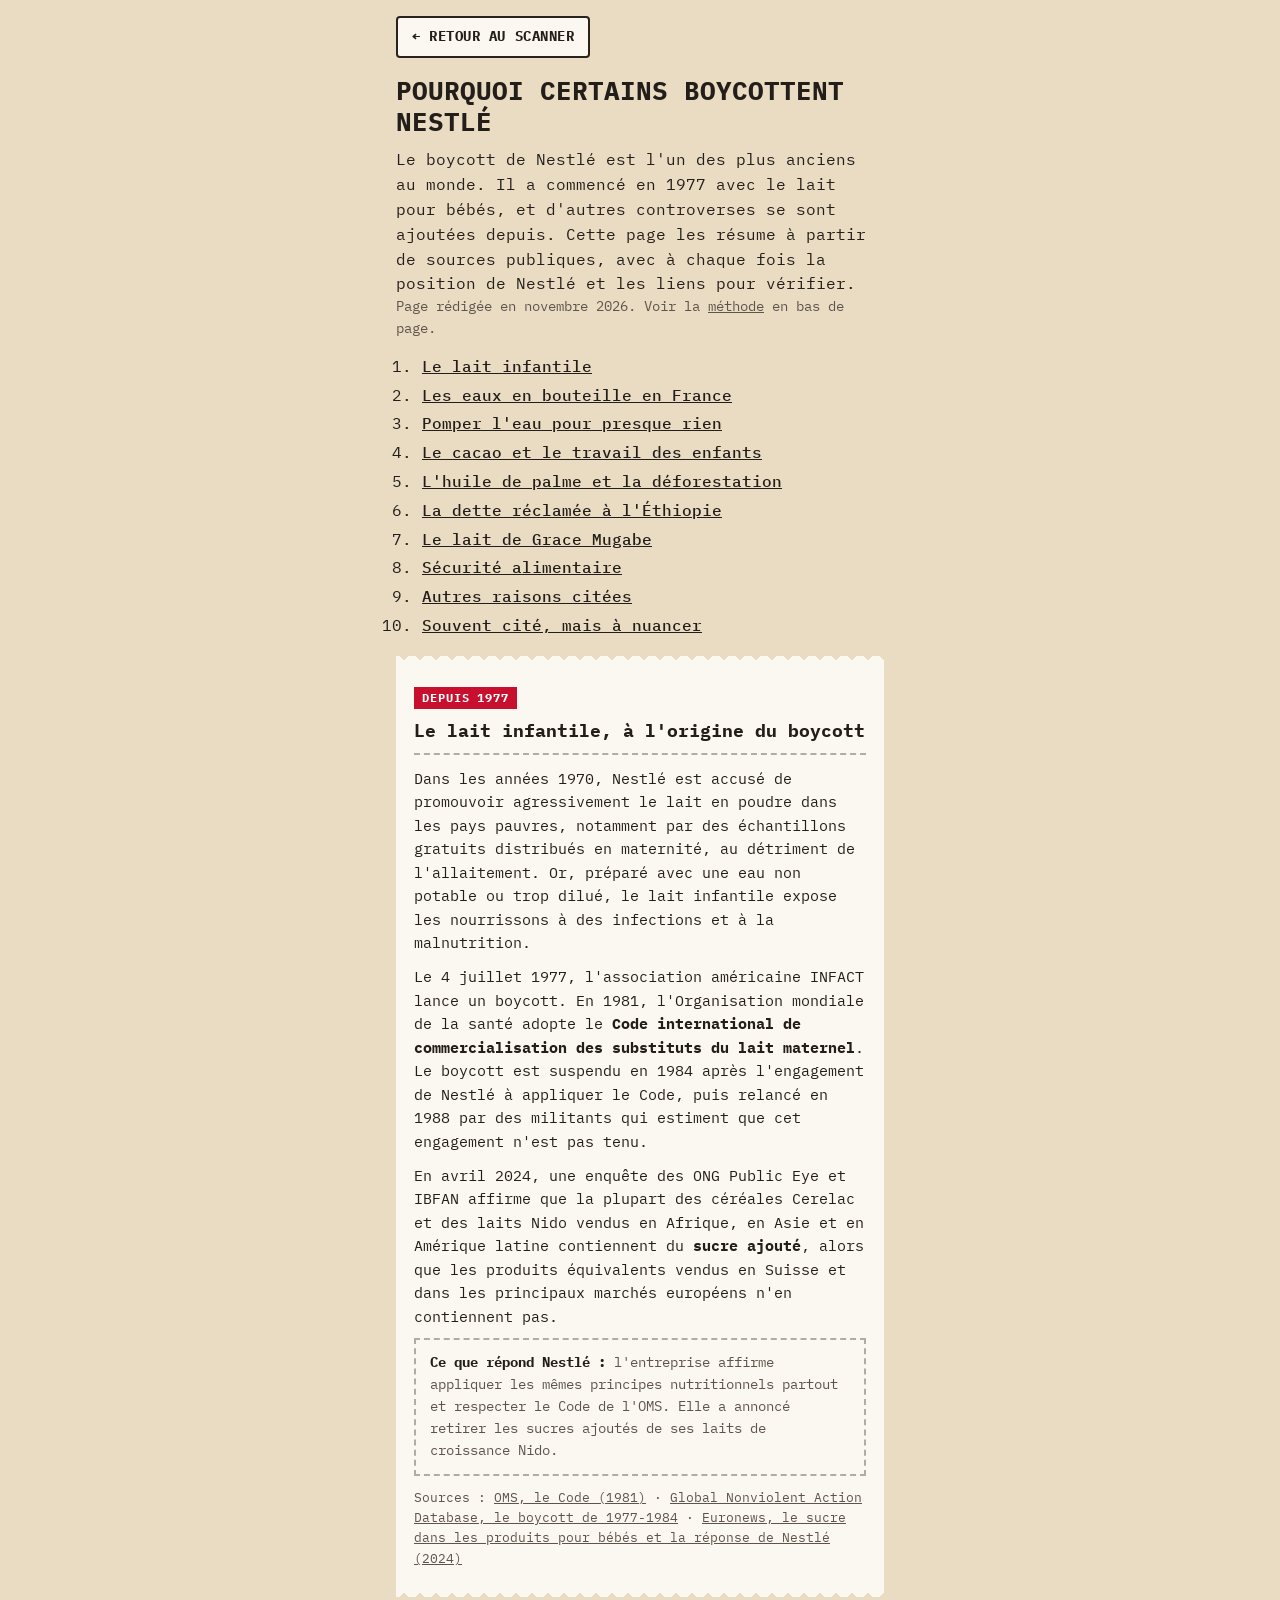
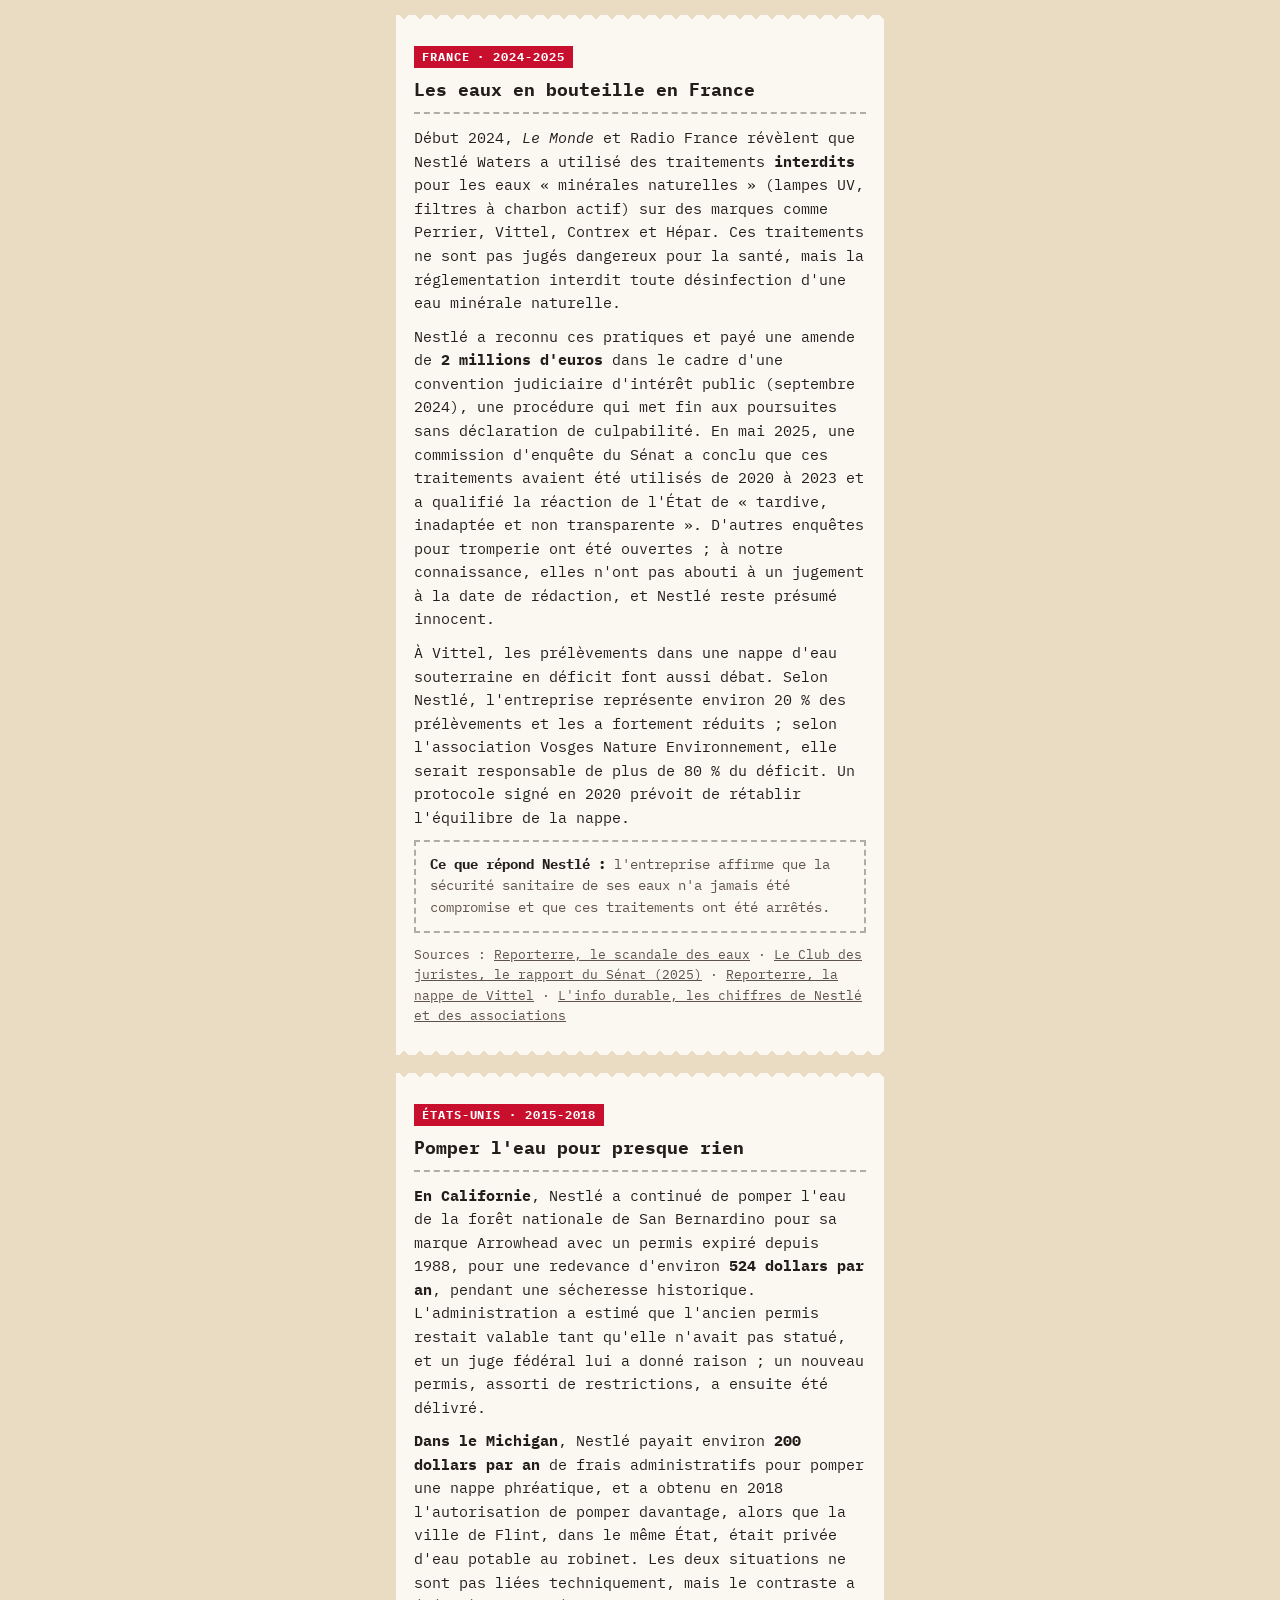
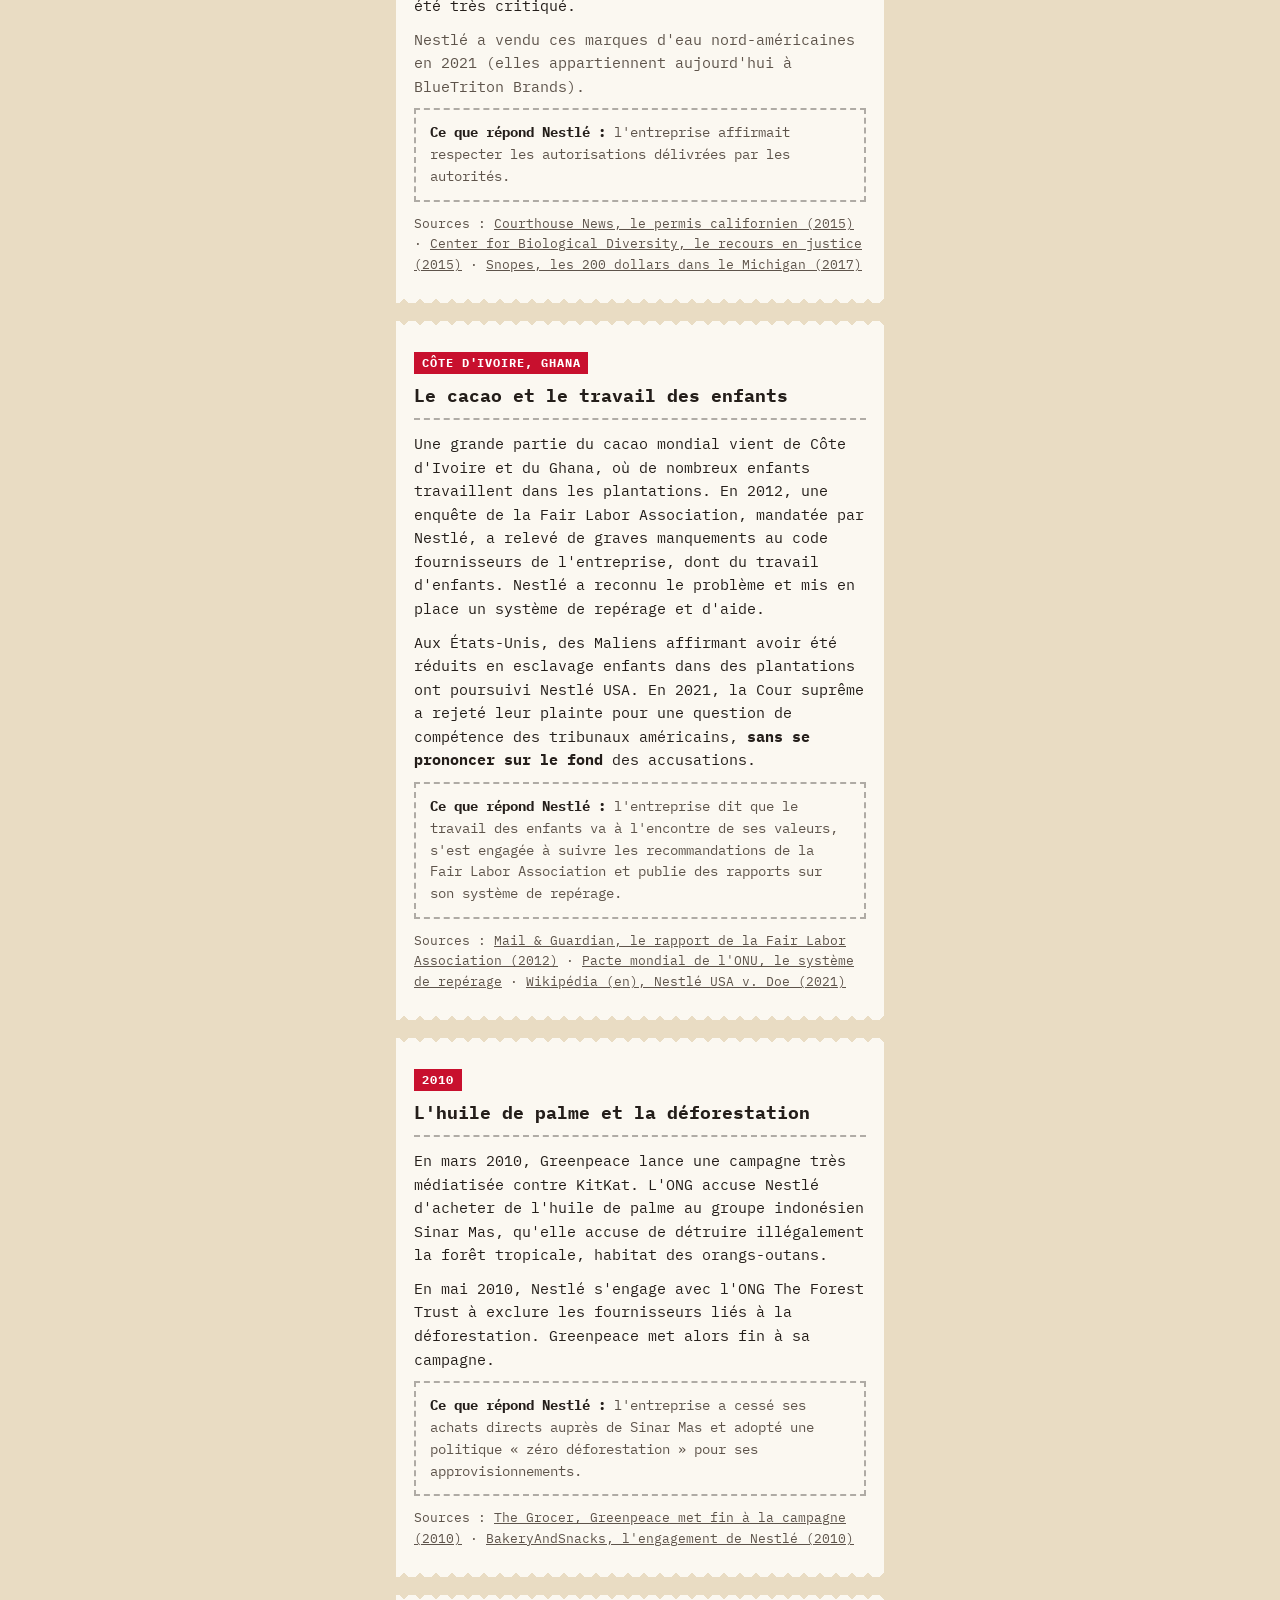
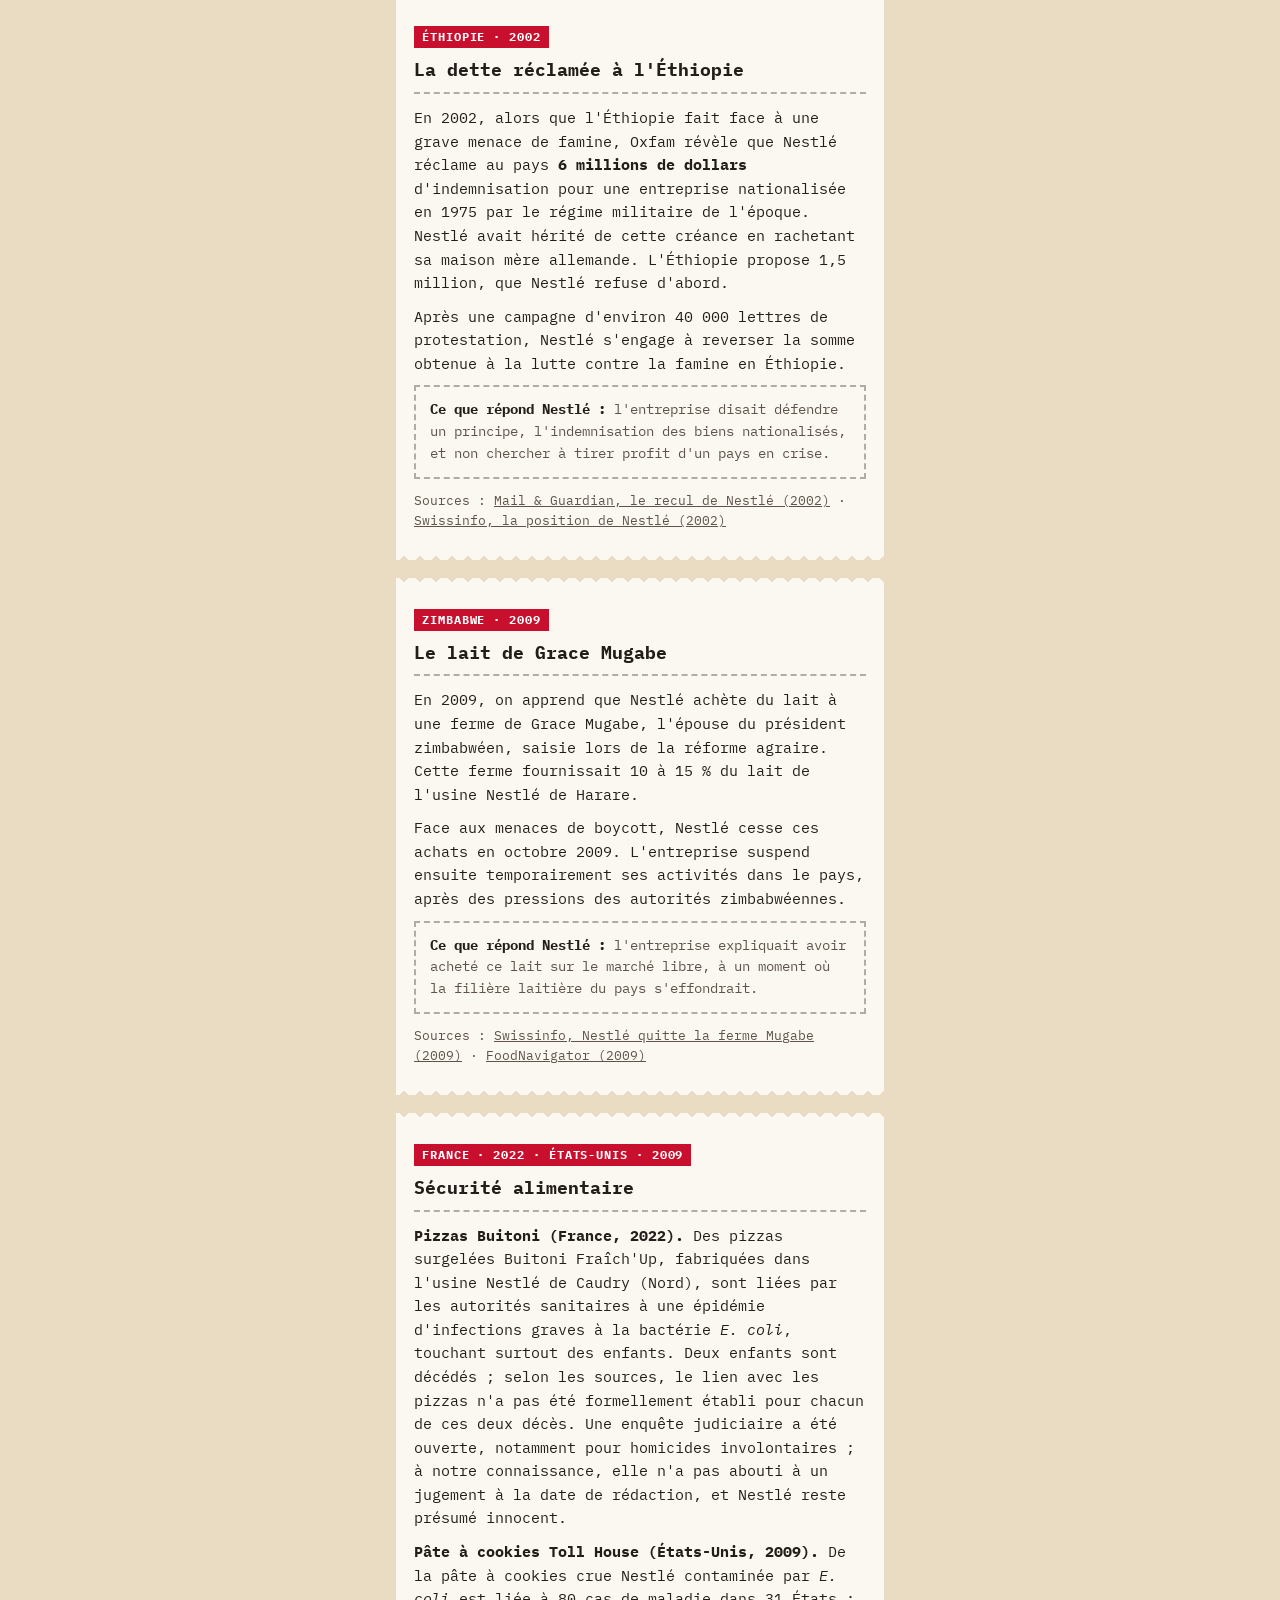
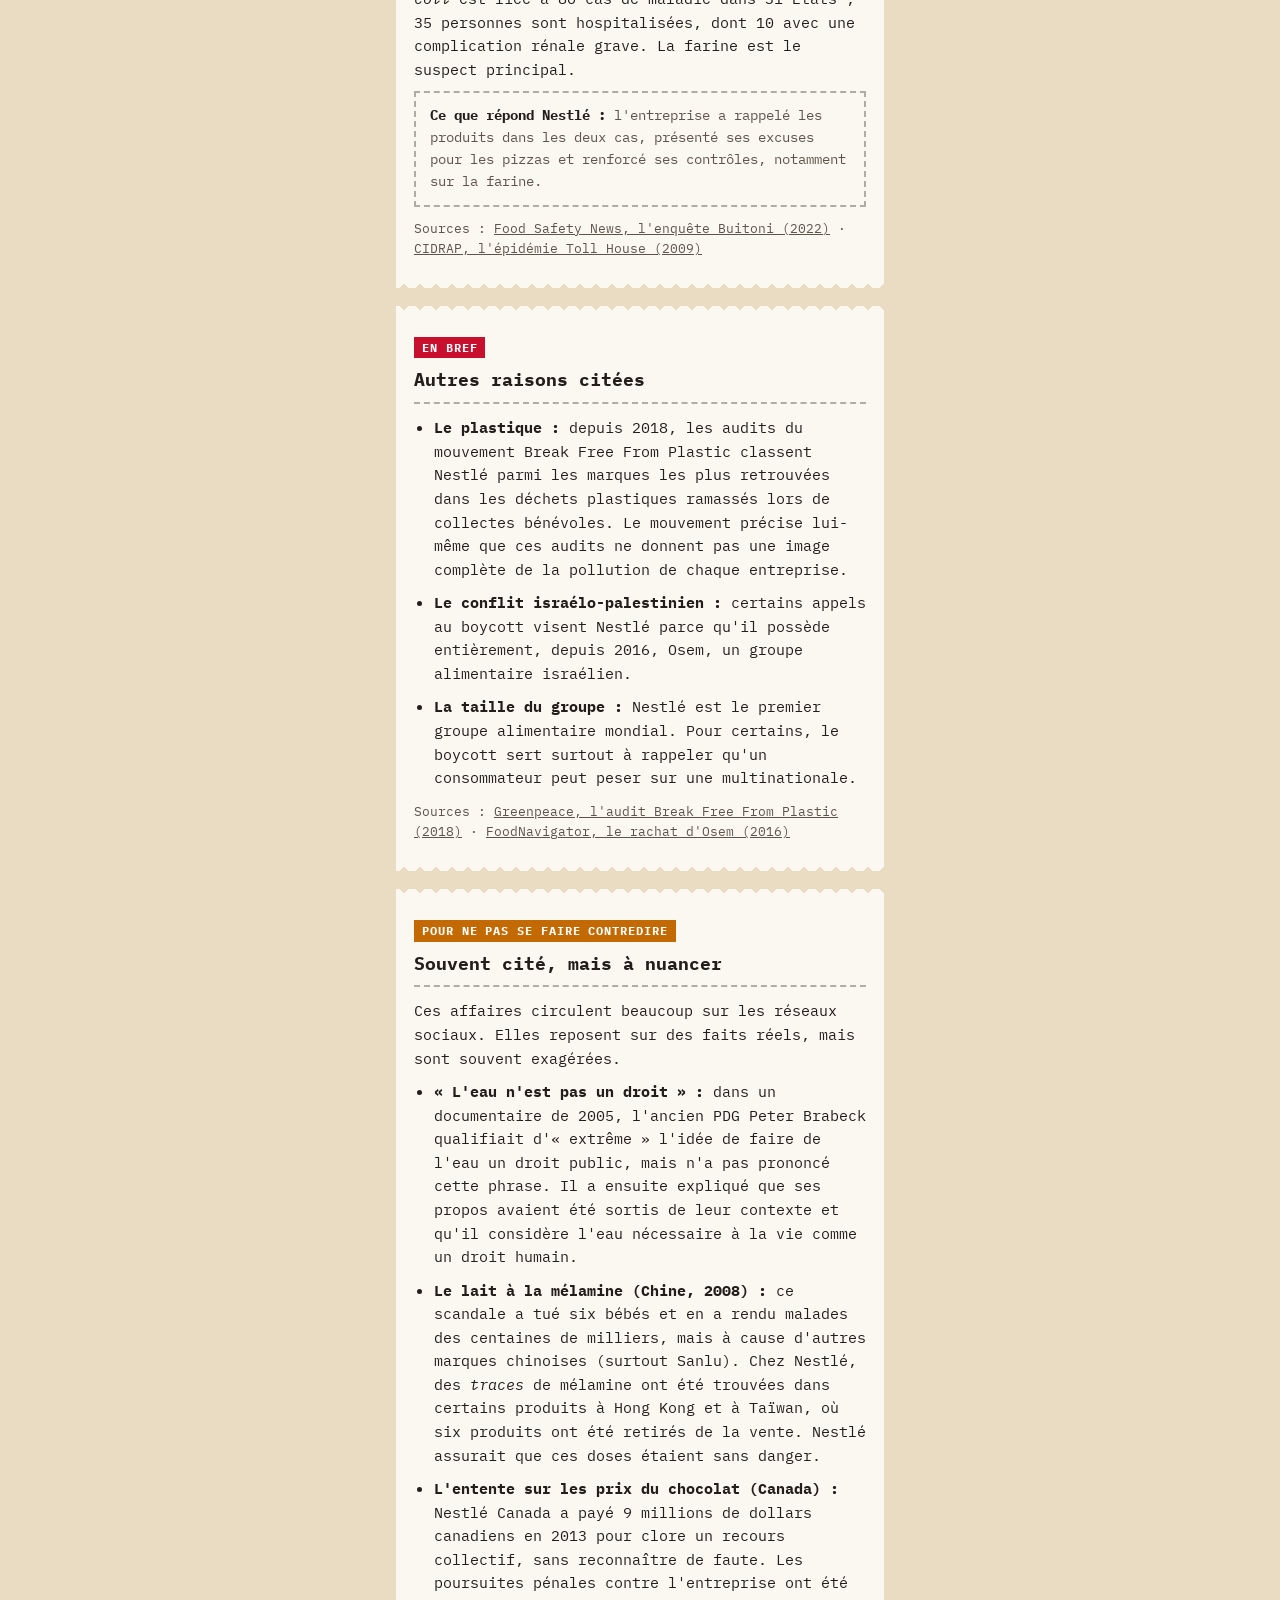
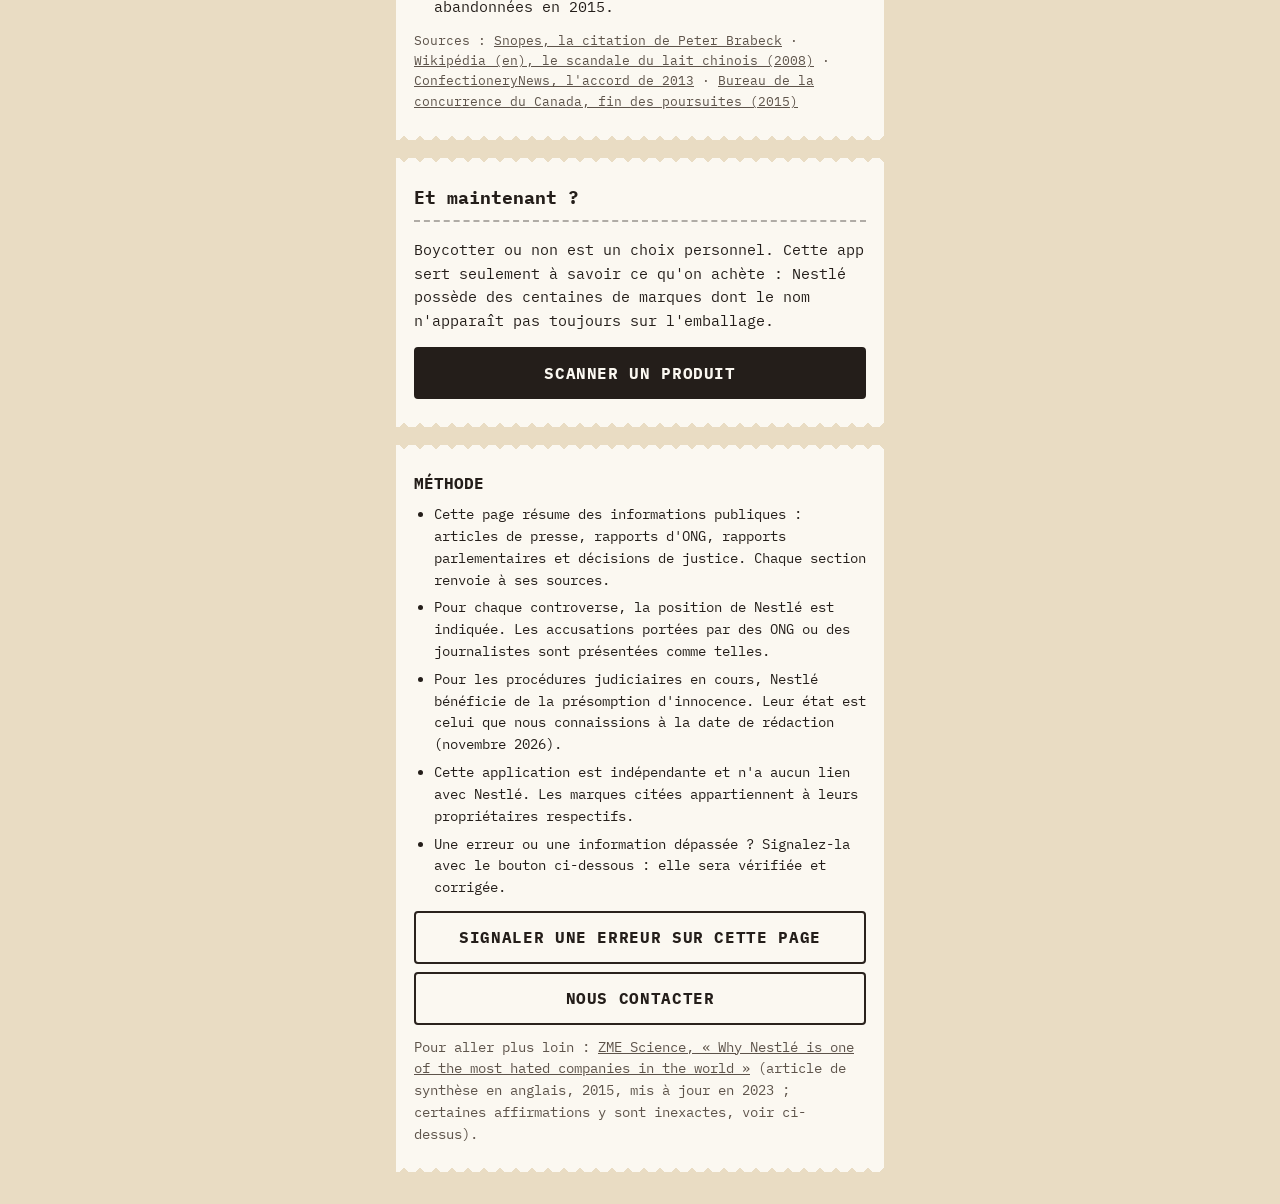
==== commit ba2bdd09: "Add files via upload" ====
--- a/pourquoi.html
+++ b/pourquoi.html
@@ -8,8 +8,8 @@
   <meta name="theme-color" content="#e9dcc3" media="(prefers-color-scheme: light)">
   <meta name="theme-color" content="#171411" media="(prefers-color-scheme: dark)">
   <link rel="manifest" href="./manifest.webmanifest">
-  <link rel="icon" href="./icons/icon-192.png" type="image/png">
-  <link rel="apple-touch-icon" href="./icons/apple-touch-icon.png">
+  <link rel="icon" href="./icon-192.png" type="image/png">
+  <link rel="apple-touch-icon" href="./apple-touch-icon.png">
   <meta name="apple-mobile-web-app-capable" content="yes">
   <meta name="apple-mobile-web-app-status-bar-style" content="black-translucent">
   <link rel="preconnect" href="https://fonts.googleapis.com">
@@ -189,7 +189,10 @@
         <li>Cette application est indépendante et n'a aucun lien avec Nestlé. Les marques citées appartiennent à leurs propriétaires respectifs.</li>
         <li>Une erreur ou une information dépassée ? Signalez-la avec le bouton ci-dessous : elle sera vérifiée et corrigée.</li>
       </ul>
-      <a id="report-link" class="btn btn-ghost" href="#" target="_blank" rel="noopener">Signaler une erreur sur cette page</a>
+      <div class="method-links">
+        <a id="report-link" class="btn btn-ghost" href="#" target="_blank" rel="noopener">Signaler une erreur sur cette page</a>
+        <a id="contact-link" class="btn btn-ghost" href="#" target="_blank" rel="noopener">Nous contacter</a>
+      </div>
       <p class="note">Pour aller plus loin : <a href="https://www.zmescience.com/feature-post/culture/culture-society/nestle-company-pollution-children/" target="_blank" rel="noopener">ZME Science, « Why Nestlé is one of the most hated companies in the world »</a> (article de synthèse en anglais, 2015, mis à jour en 2023 ; certaines affirmations y sont inexactes, voir ci-dessus).</p>
     </section>
   </main>
--- a/style.css
+++ b/style.css
@@ -97,15 +97,12 @@
   gap: 12px;
 }
 .logo::before, .logo::after { content: "—"; font-weight: 400; color: var(--muted); }
+/* Marque : le code-barres percé d'un N, comme l'icône et le fond */
 .logo-n {
-  display: inline-grid;
-  place-items: center;
-  width: 34px;
-  height: 34px;
-  background: var(--accent);
-  color: var(--accent-ink);
-  font-size: 1.3rem;
-  line-height: 1;
+  width: 46px;
+  height: 40px;
+  flex: none;
+  fill: var(--ink);
 }
 .tagline { margin: 6px 0 0; color: var(--muted); font-size: .95rem; }
 
@@ -357,6 +354,8 @@
 .topic .cite a { color: var(--muted); }
 
 .sources { padding: 18px; }
+.method-links { display: grid; gap: 8px; margin-bottom: 12px; }
+[hidden] { display: none !important; }
 .sources h2 { font-size: 1rem; text-transform: uppercase; margin: 0 0 8px; }
 .sources ul { padding-left: 20px; margin: 0 0 12px; display: grid; gap: 6px; font-size: .88rem; }
 
